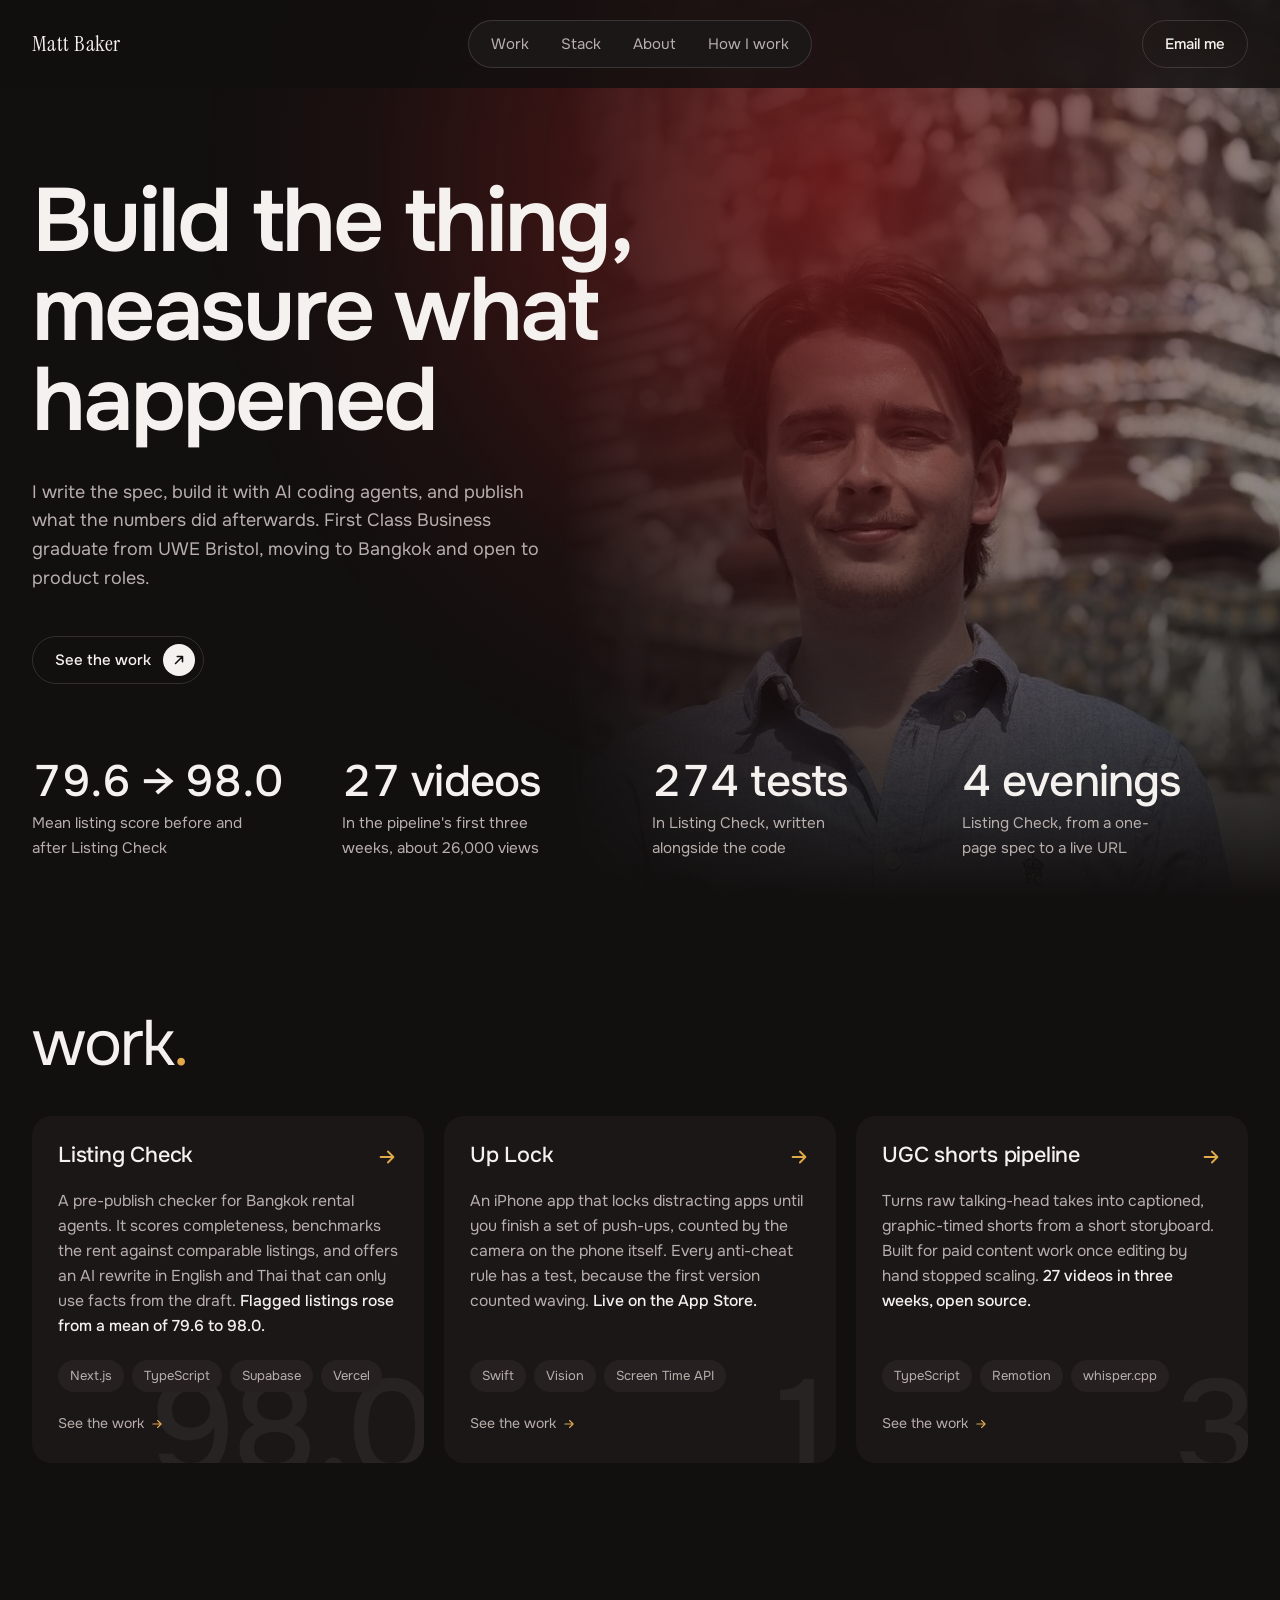
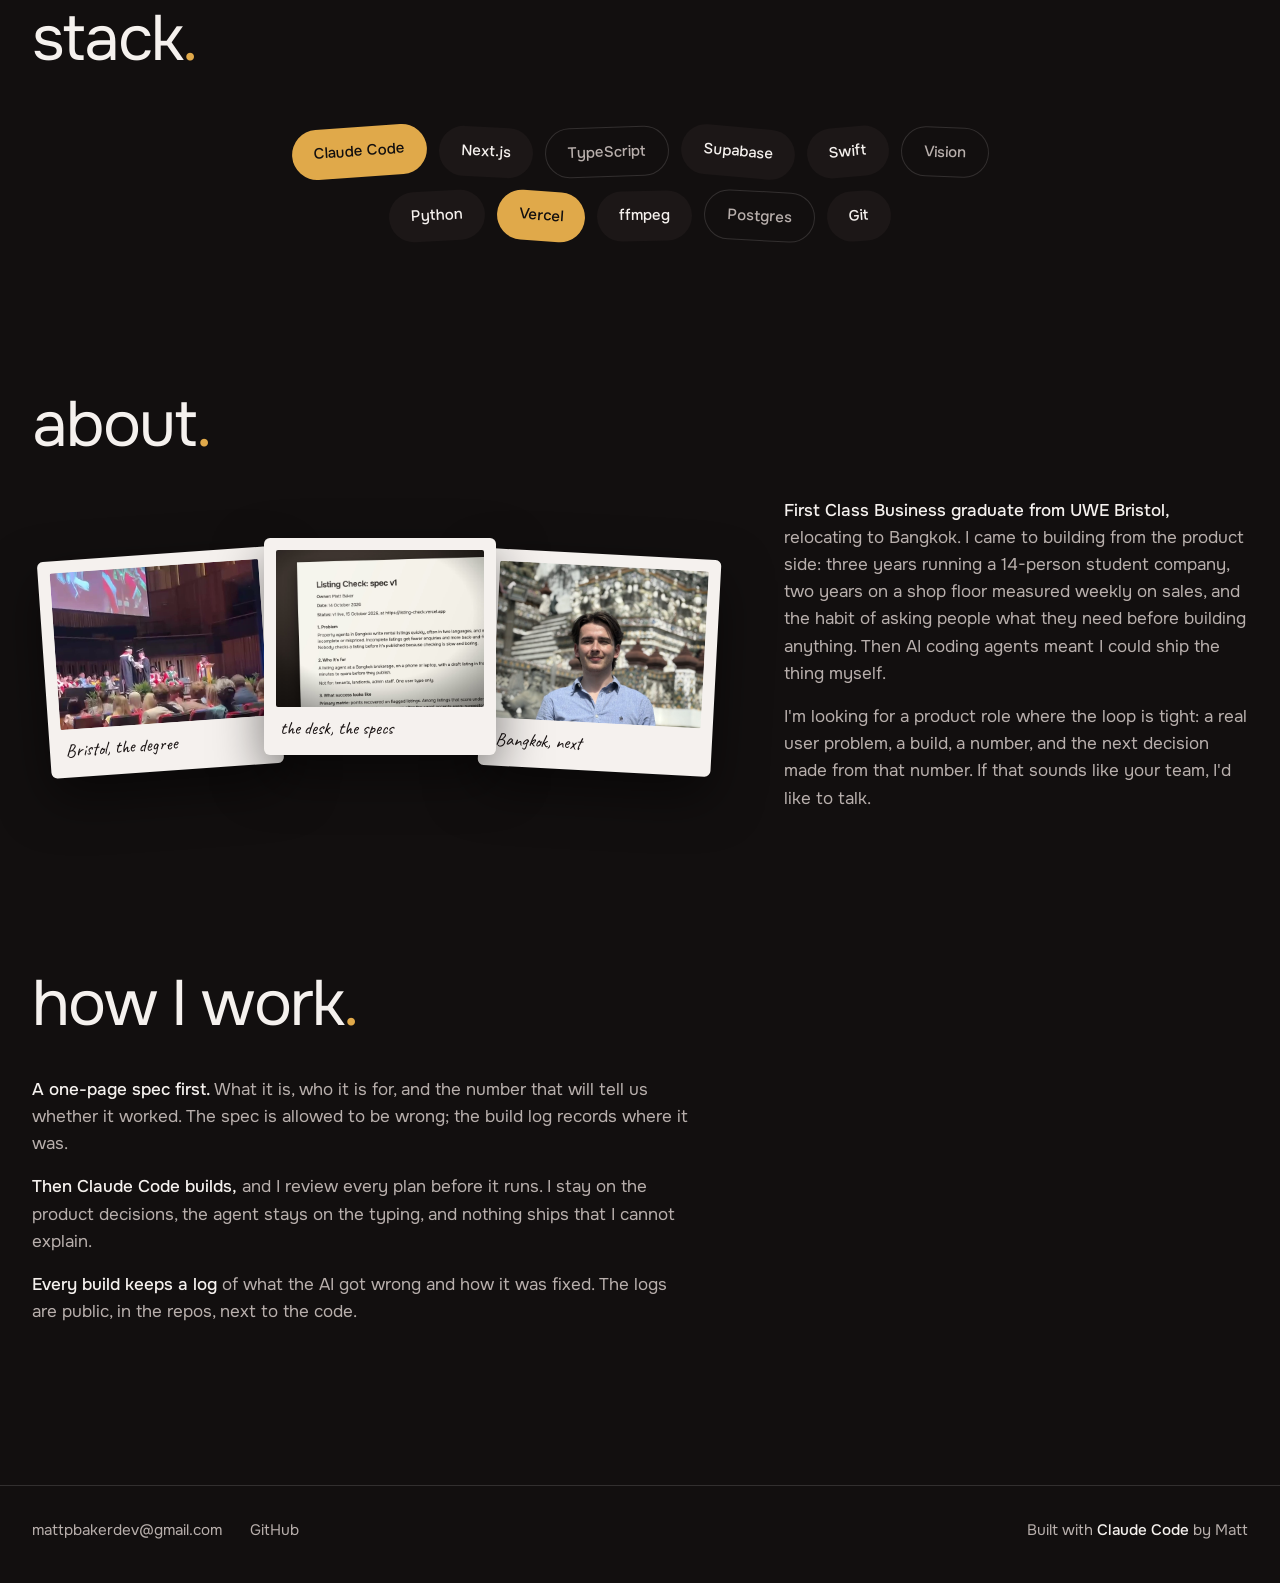
==== index.html @ 8e770dc8 "Home copy: tighter, more concrete, with a clear ask for product roles Co-Authored-By: Claude Fable 5" ====
<!doctype html>
<html lang="en">
<head>
<meta charset="utf-8">
<meta name="viewport" content="width=device-width,initial-scale=1,viewport-fit=cover">
<title>Matt Baker</title>
<meta name="description" content="Matt Baker, product builder. I write the spec, build it with AI coding agents, and publish what the numbers did afterwards: Listing Check, Up Lock and a video pipeline. Relocating to Bangkok.">
<meta property="og:title" content="Matt Baker">
<meta property="og:description" content="Product builder. I write the spec, build it with AI coding agents, and publish what the numbers did afterwards. Relocating to Bangkok.">
<meta name="theme-color" content="#120F0F">
<link rel="icon" href="/favicon.svg" type="image/svg+xml">
<link rel="preconnect" href="https://fonts.googleapis.com">
<link rel="preconnect" href="https://fonts.gstatic.com" crossorigin>
<link rel="stylesheet" href="https://fonts.googleapis.com/css2?family=Onest:wght@400;500;600&family=Instrument+Serif&family=Caveat:wght@500&display=swap">
<style>
  :root {
    --bg: #120F0F;
    --bg-raised: #1C1717;
    --bg-raised-2: #262020;
    --glow: #6B1A1A;
    --accent: #E0A94A;
    --ink: #F5F1EE;
    --ink-2: #B8AFAC;
    --line: rgba(245,241,238,0.14);
    --paper: #F5F1EE;
    --sans: "Onest", "Segoe UI", Helvetica, Arial, sans-serif;
    --serif: "Instrument Serif", Georgia, serif;
    --hand: "Caveat", "Bradley Hand", cursive;
    --gutter: 32px;
    --radius-card: 20px;
    color-scheme: dark;
  }
  @media (max-width: 720px) { :root { --gutter: 20px; } }

  * { box-sizing: border-box; }
  html { scroll-behavior: smooth; }
  @media (prefers-reduced-motion: reduce) { html { scroll-behavior: auto; } }
  html, body { overflow-x: clip; }
  body {
    margin: 0; background: var(--bg); color: var(--ink);
    font-family: var(--sans); font-size: 17px; line-height: 1.6;
    -webkit-font-smoothing: antialiased;
  }
  a { color: inherit; text-decoration: none; }
  p a { text-decoration: underline; text-decoration-color: var(--line); text-underline-offset: 3px; }
  p a:hover { text-decoration-color: var(--ink); }
  :focus-visible { outline: 2px solid var(--accent); outline-offset: 3px; border-radius: 4px; }
  img { display: block; max-width: 100%; }

  .wrap { max-width: 1280px; margin: 0 auto; padding-left: var(--gutter); padding-right: var(--gutter); }

  /* Buttons */
  .pill {
    display: inline-flex; align-items: center; gap: 12px;
    height: 48px; padding: 0 8px 0 22px; border-radius: 999px;
    border: 1px solid var(--line); background: transparent; color: var(--ink);
    font: 500 15px/1 var(--sans); white-space: nowrap; cursor: pointer;
    transition: border-color .2s, background-color .2s;
  }
  .pill:hover { border-color: rgba(245,241,238,0.4); background: rgba(245,241,238,0.04); }
  .pill.plain { padding-right: 22px; }
  .pill .disc {
    width: 32px; height: 32px; border-radius: 50%; background: var(--ink); color: var(--bg);
    display: inline-grid; place-items: center; flex: none;
  }
  .pill .disc svg { width: 14px; height: 14px; }

  /* Nav */
  .nav {
    position: sticky; top: 0; z-index: 20;
    display: grid; grid-template-columns: 1fr auto 1fr; align-items: center; gap: 16px;
    padding-top: 20px; padding-bottom: 20px;
  }
  .nav::before {
    content: ""; position: absolute; z-index: -1; top: 0; bottom: 0; left: calc(50% - 50vw); right: calc(50% - 50vw);
    background: rgba(18,15,15,0.82); -webkit-backdrop-filter: blur(14px); backdrop-filter: blur(14px);
  }
  .wordmark { font-family: var(--serif); font-size: 1.4rem; letter-spacing: 0.02em; line-height: 1; }
  .nav-pill {
    display: flex; gap: 4px; height: 48px; padding: 0 8px; align-items: center;
    background: var(--bg-raised); border: 1px solid var(--line); border-radius: 999px;
    max-width: 100%; overflow-x: auto; scrollbar-width: none;
  }
  .nav-pill::-webkit-scrollbar { display: none; }
  .nav-pill a {
    position: relative; padding: 0 14px; height: 100%; display: inline-flex; align-items: center;
    font-size: 15px; color: var(--ink-2); white-space: nowrap; transition: color .2s;
  }
  .nav-pill a:hover, .nav-pill a[aria-current="true"] { color: var(--ink); }
  .nav-pill a::after {
    content: ""; position: absolute; left: 14px; right: 14px; bottom: 9px; height: 2px;
    background: var(--accent); border-radius: 2px; transform: scaleX(0); transform-origin: left;
    transition: transform .25s ease;
  }
  .nav-pill a[aria-current="true"]::after { transform: scaleX(1); }
  .nav-right { justify-self: end; }
  @media (max-width: 840px) {
    .nav { grid-template-columns: 1fr auto; row-gap: 12px; padding-top: 16px; padding-bottom: 12px; }
    .wordmark { grid-row: 1; grid-column: 1; }
    .nav-right { grid-row: 1; grid-column: 2; }
    .nav-pill { grid-row: 2; grid-column: 1 / -1; justify-self: start; height: 44px; }
    .nav-pill a { padding: 0 12px; font-size: 14px; }
    .nav-right .pill { height: 40px; padding: 0 16px; font-size: 14px; }
  }

  /* Hero */
  .hero {
    position: relative; isolation: isolate;
    min-height: calc(100svh - 88px);
    display: grid; grid-template-rows: 1fr auto; row-gap: 40px;
    padding-top: 8px; padding-bottom: 40px;
  }
  .hero-photo {
    position: absolute; z-index: -2; pointer-events: none; top: -88px; bottom: 0; left: 44%; right: min(calc(50% - 50vw), calc(-1 * var(--gutter)));
    opacity: 0.55;
    -webkit-mask-image: linear-gradient(to right, transparent 0%, #000 42%, #000 100%), linear-gradient(to bottom, #000 0%, #000 55%, transparent 100%);
    mask-image: linear-gradient(to right, transparent 0%, #000 42%, #000 100%), linear-gradient(to bottom, #000 0%, #000 55%, transparent 100%);
    -webkit-mask-composite: source-in; mask-composite: intersect;
  }
  .hero-photo img { width: 100%; height: 100%; object-fit: cover; object-position: 60% 18%; filter: saturate(0.75) contrast(1.05); }
  .hero::before {
    content: ""; position: absolute; z-index: -1; pointer-events: none;
    width: 1300px; height: 1300px; right: -200px; top: -560px; border-radius: 50%;
    background: radial-gradient(circle at center, rgba(107,26,26,0.95) 0%, rgba(107,26,26,0.45) 28%, rgba(107,26,26,0.12) 50%, transparent 68%);
    opacity: 0; animation: glow-in 1.2s ease-out .1s forwards;
  }
  .hero-grid { display: grid; align-content: center; padding-top: 48px; }
  h1 {
    font-size: clamp(3rem, 7vw, 6.5rem); font-weight: 600; line-height: 1.0; letter-spacing: -0.03em;
    margin: 0 0 32px; max-width: 13ch; text-wrap: balance;
  }
  .lede { font-size: clamp(1.05rem, 1.4vw, 1.25rem); color: var(--ink-2); max-width: 44ch; margin: 0 0 44px; }
  @keyframes glow-in { to { opacity: 1; } }
  @media (prefers-reduced-motion: reduce) {
    .hero::before { animation: none; opacity: 1; }
    .nav-pill a::after { transition: none; }
  }
  @media (max-width: 900px) {
    .hero { min-height: 0; row-gap: 48px; }
    .hero { grid-template-rows: auto auto auto; row-gap: 0; }
    .hero-grid { order: 1; }
    .hero-photo { order: 2; position: relative; inset: auto; left: 20%; height: 230px; margin: -36px calc(-1 * var(--gutter)) -28px 0; opacity: 0.6; width: calc(80% + var(--gutter));
      -webkit-mask-image: linear-gradient(to right, transparent 0%, #000 40%), linear-gradient(to bottom, transparent 0%, #000 22%, #000 70%, transparent 100%);
      mask-image: linear-gradient(to right, transparent 0%, #000 40%), linear-gradient(to bottom, transparent 0%, #000 22%, #000 70%, transparent 100%); }
    .hero-photo img { object-position: 58% 10%; }
    .stats { order: 3; }
    .hero::before { width: 900px; height: 900px; right: -420px; top: -300px; }
    .hero-grid { padding-top: 24px; }
  }

  .stats { display: grid; grid-template-columns: repeat(4, 1fr); gap: 24px; }
  .stat b { display: block; font-size: clamp(2rem, 3.5vw, 2.75rem); font-weight: 500; line-height: 1.1; letter-spacing: -0.02em; font-variant-numeric: tabular-nums; }
  .stat span { display: block; color: var(--ink-2); font-size: 0.95rem; margin-top: 6px; max-width: 22ch; }
  @media (max-width: 720px) {
    .stats { grid-template-columns: 1fr 1fr; gap: 28px 20px; }
    .stats .stat:first-child { grid-column: 1 / -1; }
  }

  /* Sections */
  .section { padding-top: 112px; padding-bottom: 32px; scroll-margin-top: 60px; }
  .section h2 {
    font-size: clamp(2.5rem, 5vw, 4.5rem); font-weight: 400; line-height: 1; letter-spacing: -0.03em;
    margin: 0 0 40px;
  }
  .section h2::after { content: "."; color: var(--accent); }
  @media (max-width: 840px) { .section { scroll-margin-top: 40px; } }
  @media (max-width: 720px) { .section { padding-top: 80px; } }

  /* Work cards */
  .cards { display: grid; grid-template-columns: repeat(3, minmax(0, 1fr)); gap: 20px; }
  .card {
    position: relative; overflow: hidden; display: flex; flex-direction: column; gap: 20px;
    background: var(--bg-raised); border-radius: var(--radius-card); padding: 26px 26px 28px; min-height: 320px;
    transition: background-color .2s;
  }
  .card:hover { background: #211b1b; }
  .card-head { display: flex; justify-content: space-between; align-items: flex-start; gap: 16px; }
  .card h3 { margin: 0; font-size: 1.35rem; font-weight: 500; line-height: 1.25; letter-spacing: -0.01em; }
  .card .arrow { color: var(--accent); flex: none; width: 22px; height: 22px; margin-top: 4px; transition: transform .2s; }
  .card:hover .arrow { transform: translateX(3px); }
  .card p { margin: 0; color: var(--ink-2); font-size: 0.98rem; flex: 1; max-width: 38ch; }
  .card p b { color: var(--ink); font-weight: 500; }
  .tags { display: flex; flex-wrap: wrap; gap: 8px; position: relative; z-index: 1; }
  .tags span { font-size: 13px; padding: 6px 12px; border-radius: 999px; background: var(--bg-raised-2); color: var(--ink-2); }
  .card .more { position: relative; z-index: 1; font-size: 14px; color: var(--ink-2); display: inline-flex; align-items: center; gap: 6px; transition: color .2s; }
  .card:hover .more { color: var(--ink); }
  .card .more svg { width: 14px; height: 14px; color: var(--accent); }
  .ghost {
    position: absolute; right: -6px; bottom: -22px; font-size: 8.5rem; font-weight: 500; line-height: 0.8;
    letter-spacing: -0.05em; color: rgba(245,241,238,0.06); pointer-events: none; user-select: none;
    font-variant-numeric: tabular-nums; white-space: nowrap;
  }
  @media (max-width: 960px) { .cards { grid-template-columns: 1fr; } .card { min-height: 0; } }

  /* Stack cloud */
  .cloud { display: flex; flex-wrap: wrap; justify-content: center; gap: 14px 12px; max-width: 760px; margin: 0 auto; padding: 16px 0 8px; }
  .cloud span {
    display: inline-block; padding: 12px 22px; border-radius: 999px; font-size: 15px; font-weight: 500;
    background: var(--bg-raised); color: var(--ink); transform: rotate(var(--r, 0deg));
  }
  .cloud .amber { background: var(--accent); color: var(--bg); }
  .cloud .outline { background: transparent; border: 1px solid var(--line); color: var(--ink-2); }

  /* About: polaroids */
  .about-grid { display: grid; grid-template-columns: minmax(0, 3fr) minmax(0, 2fr); gap: 56px; align-items: center; }
  .polaroids { display: grid; grid-template-columns: repeat(3, 1fr); gap: 0; align-items: center; padding: 24px 12px; }
  .polaroid {
    margin: 0; background: var(--paper); color: #1a1414; padding: 12px 12px 10px; border-radius: 6px;
    box-shadow: 0 20px 50px rgba(0,0,0,0.5); transform: rotate(var(--r)) translateY(var(--y, 0));
    width: 104%; position: relative;
  }
  .polaroid:nth-child(1) { --r: -4deg; justify-self: start; z-index: 1; }
  .polaroid:nth-child(2) { --r: 0deg; --y: -16px; justify-self: center; z-index: 3; }
  .polaroid:nth-child(3) { --r: 3deg; justify-self: end; z-index: 2; }
  .polaroid .ph, .polaroid .polaroid-media { display: block; width: 100%; aspect-ratio: 4 / 3; border-radius: 2px; background: linear-gradient(135deg, #3a2e2c, #241c1c); }
  .polaroid .polaroid-media { object-fit: cover; height: auto; }
  .polaroid-shot { position: relative; }
  .polaroid-play {
    position: absolute; right: 8px; bottom: 8px; width: 36px; height: 36px; padding: 0; border: 0; border-radius: 50%;
    background: var(--paper); color: #1a1414; box-shadow: 0 2px 10px rgba(0,0,0,0.45); cursor: pointer;
    display: grid; place-items: center;
  }
  .polaroid-play[hidden] { display: none; }
  .polaroid-play svg { width: 18px; height: 18px; }
  .polaroid-play .ic-pause, .polaroid-play[data-playing] .ic-play { display: none; }
  .polaroid-play[data-playing] .ic-pause { display: block; }
  .polaroid-play:focus-visible { outline: 2px solid var(--accent); outline-offset: 2px; }
  .polaroid figcaption { font-family: var(--hand); font-size: 1.15rem; line-height: 1.2; padding: 10px 4px 6px; }
  .about-text p { margin: 0 0 16px; color: var(--ink-2); max-width: 52ch; }
  .about-text p b { color: var(--ink); font-weight: 500; }
  @media (max-width: 900px) {
    .about-grid { grid-template-columns: 1fr; gap: 40px; }
    .polaroids { max-width: 520px; }
  }
  @media (max-width: 560px) {
    .polaroids { grid-template-columns: 1fr; gap: 24px; max-width: 300px; margin: 0 auto; }
    .polaroid { width: 100%; }
    .polaroid:nth-child(1) { --r: -2deg; } .polaroid:nth-child(3) { --r: 1.5deg; } .polaroid:nth-child(2) { --y: 0; }
  }

  /* How I work */
  .prose p { margin: 0 0 16px; color: var(--ink-2); max-width: 60ch; }
  .prose p b { color: var(--ink); font-weight: 500; }

  /* Footer */
  footer { margin-top: 112px; padding: 32px 0 40px; border-top: 1px solid var(--line); color: var(--ink-2); font-size: 0.95rem; }
  footer .wrap { display: flex; flex-wrap: wrap; gap: 12px 28px; align-items: center; }
  footer .built { margin-left: auto; }
  footer .built b { color: var(--ink); font-weight: 500; }
  @media (max-width: 720px) { footer { margin-top: 80px; } footer .built { margin-left: 0; width: 100%; } }
</style>
</head>
<body>

<header class="nav wrap">
  <a class="wordmark" href="#top">Matt Baker</a>
  <nav class="nav-pill" aria-label="Sections">
    <a href="#work" data-spy>Work</a>
    <a href="#stack" data-spy>Stack</a>
    <a href="#about" data-spy>About</a>
    <a href="#how" data-spy>How I work</a>
  </nav>
  <div class="nav-right">
    <a class="pill plain" href="mailto:mattpbakerdev@gmail.com">Email me</a>
  </div>
</header>

<main id="top">
  <section class="hero wrap">
    <div class="hero-photo" aria-hidden="true"><img src="/img/about/bangkok.jpg" width="1200" height="900" alt="" decoding="async"></div>
    <div class="hero-grid">
      <div>
        <h1>Build the thing, measure what happened</h1>
        <p class="lede">I write the spec, build it with AI coding agents, and publish what the numbers did afterwards. First Class Business graduate from UWE Bristol, moving to Bangkok and open to product roles.</p>
        <a class="pill" href="#work">See the work
          <span class="disc" aria-hidden="true"><svg viewBox="0 0 16 16" fill="none" stroke="currentColor" stroke-width="1.8" stroke-linecap="round" stroke-linejoin="round"><path d="M4 12 12 4M6 4h6v6"/></svg></span>
        </a>
      </div>
    </div>
    <div class="stats" role="list">
      <div class="stat" role="listitem"><b>79.6 → 98.0</b><span>Mean listing score before and after Listing Check</span></div>
      <div class="stat" role="listitem"><b>27 videos</b><span>In the pipeline's first three weeks, about 26,000 views</span></div>
      <div class="stat" role="listitem"><b>274 tests</b><span>In Listing Check, written alongside the code</span></div>
      <div class="stat" role="listitem"><b>4 evenings</b><span>Listing Check, from a one-page spec to a live URL</span></div>
    </div>
  </section>

  <section class="section wrap" id="work">
    <h2>work</h2>
    <div class="cards">
      <a class="card" href="/work/listing-check">
        <div class="card-head"><h3>Listing Check</h3><svg class="arrow" viewBox="0 0 24 24" fill="none" stroke="currentColor" stroke-width="2" stroke-linecap="round" stroke-linejoin="round" aria-hidden="true"><path d="M5 12h14M13 6l6 6-6 6"/></svg></div>
        <p>A pre-publish checker for Bangkok rental agents. It scores completeness, benchmarks the rent against comparable listings, and offers an AI rewrite in English and Thai that can only use facts from the draft. <b>Flagged listings rose from a mean of 79.6 to 98.0.</b></p>
        <div class="tags"><span>Next.js</span><span>TypeScript</span><span>Supabase</span><span>Vercel</span></div>
        <span class="more">See the work <svg viewBox="0 0 24 24" fill="none" stroke="currentColor" stroke-width="2" stroke-linecap="round" stroke-linejoin="round" aria-hidden="true"><path d="M5 12h14M13 6l6 6-6 6"/></svg></span>
        <span class="ghost" aria-hidden="true">98.0</span>
      </a>
      <a class="card" href="/work/up-lock">
        <div class="card-head"><h3>Up Lock</h3><svg class="arrow" viewBox="0 0 24 24" fill="none" stroke="currentColor" stroke-width="2" stroke-linecap="round" stroke-linejoin="round" aria-hidden="true"><path d="M5 12h14M13 6l6 6-6 6"/></svg></div>
        <p>An iPhone app that locks distracting apps until you finish a set of push-ups, counted by the camera on the phone itself. Every anti-cheat rule has a test, because the first version counted waving. <b>Live on the App Store.</b></p>
        <div class="tags"><span>Swift</span><span>Vision</span><span>Screen Time API</span></div>
        <span class="more">See the work <svg viewBox="0 0 24 24" fill="none" stroke="currentColor" stroke-width="2" stroke-linecap="round" stroke-linejoin="round" aria-hidden="true"><path d="M5 12h14M13 6l6 6-6 6"/></svg></span>
        <span class="ghost" aria-hidden="true">1</span>
      </a>
      <a class="card" href="/work/ugc-pipeline">
        <div class="card-head"><h3>UGC shorts pipeline</h3><svg class="arrow" viewBox="0 0 24 24" fill="none" stroke="currentColor" stroke-width="2" stroke-linecap="round" stroke-linejoin="round" aria-hidden="true"><path d="M5 12h14M13 6l6 6-6 6"/></svg></div>
        <p>Turns raw talking-head takes into captioned, graphic-timed shorts from a short storyboard. Built for paid content work once editing by hand stopped scaling. <b>27 videos in three weeks, open source.</b></p>
        <div class="tags"><span>TypeScript</span><span>Remotion</span><span>whisper.cpp</span></div>
        <span class="more">See the work <svg viewBox="0 0 24 24" fill="none" stroke="currentColor" stroke-width="2" stroke-linecap="round" stroke-linejoin="round" aria-hidden="true"><path d="M5 12h14M13 6l6 6-6 6"/></svg></span>
        <span class="ghost" aria-hidden="true">3</span>
      </a>
    </div>
  </section>

  <section class="section wrap" id="stack">
    <h2>stack</h2>
    <div class="cloud" role="list">
      <span role="listitem" style="--r:-4deg" class="amber">Claude Code</span>
      <span role="listitem" style="--r:3deg">Next.js</span>
      <span role="listitem" style="--r:-2deg" class="outline">TypeScript</span>
      <span role="listitem" style="--r:5deg">Supabase</span>
      <span role="listitem" style="--r:-5deg">Swift</span>
      <span role="listitem" style="--r:2deg" class="outline">Vision</span>
      <span role="listitem" style="--r:-3deg">Python</span>
      <span role="listitem" style="--r:4deg" class="amber">Vercel</span>
      <span role="listitem" style="--r:-1deg">ffmpeg</span>
      <span role="listitem" style="--r:3deg" class="outline">Postgres</span>
      <span role="listitem" style="--r:-4deg">Git</span>
    </div>
  </section>

  <section class="section wrap" id="about">
    <h2>about</h2>
    <div class="about-grid">
      <div class="polaroids">
        <figure class="polaroid">
          <div class="polaroid-shot">
            <video class="polaroid-media" autoplay muted loop playsinline preload="metadata"
                   poster="/img/about/bristol-poster.jpg"
                   aria-label="Walking across the stage at my UWE Bristol graduation">
              <source src="/img/about/bristol-loop.mp4" type="video/mp4">
            </video>
            <button class="polaroid-play" type="button" aria-label="Play the graduation loop" hidden>
              <svg class="ic-play" viewBox="0 0 24 24" fill="currentColor" aria-hidden="true"><path d="M8 5v14l11-7z"/></svg>
              <svg class="ic-pause" viewBox="0 0 24 24" fill="currentColor" aria-hidden="true"><path d="M7 5h4v14H7zM13 5h4v14h-4z"/></svg>
            </button>
          </div>
          <figcaption>Bristol, the degree</figcaption>
        </figure>
        <figure class="polaroid">
          <img class="polaroid-media" src="/img/about/spec.jpg" width="1200" height="900"
               alt="The printed one-page spec for Listing Check, v1, on a desk" loading="lazy">
          <figcaption>the desk, the specs</figcaption>
        </figure>
        <figure class="polaroid">
          <img class="polaroid-media" src="/img/about/bangkok.jpg" width="1200" height="900"
               alt="Me at Wat Arun in Bangkok, the white prang behind me" loading="lazy">
          <figcaption>Bangkok, next</figcaption>
        </figure>
      </div>
      <div class="about-text">
        <p><b>First Class Business graduate from UWE Bristol,</b> relocating to Bangkok. I came to building from the product side: three years running a 14-person student company, two years on a shop floor measured weekly on sales, and the habit of asking people what they need before building anything. Then AI coding agents meant I could ship the thing myself.</p>
        <p>I'm looking for a product role where the loop is tight: a real user problem, a build, a number, and the next decision made from that number. If that sounds like your team, I'd like to talk.</p>
      </div>
    </div>
  </section>

  <section class="section wrap prose" id="how">
    <h2>how I work</h2>
    <p><b>A one-page spec first.</b> What it is, who it is for, and the number that will tell us whether it worked. The spec is allowed to be wrong; the build log records where it was.</p>
    <p><b>Then Claude Code builds,</b> and I review every plan before it runs. I stay on the product decisions, the agent stays on the typing, and nothing ships that I cannot explain.</p>
    <p><b>Every build keeps a log</b> of what the AI got wrong and how it was fixed. The logs are public, in the repos, next to the code.</p>
  </section>
</main>

<footer>
  <div class="wrap">
    <a href="mailto:mattpbakerdev@gmail.com">mattpbakerdev@gmail.com</a>
    <a href="https://github.com/mattpbakerdev-oss" target="_blank" rel="noopener">GitHub</a>
    <span class="built">Built with <b>Claude Code</b> by Matt</span>
  </div>
</footer>

<script>
  (function () {
    var rm = window.matchMedia('(prefers-reduced-motion: reduce)');
    var loop = document.querySelector('video.polaroid-media');
    var btn = document.querySelector('.polaroid-play');
    if (!loop || !btn) return;
    function reflect() {
      if (loop.paused) { btn.removeAttribute('data-playing'); btn.setAttribute('aria-label', 'Play the graduation loop'); }
      else { btn.setAttribute('data-playing', ''); btn.setAttribute('aria-label', 'Pause the graduation loop'); }
    }
    function settle() {
      if (rm.matches) { loop.pause(); loop.removeAttribute('autoplay'); btn.hidden = false; }
      else { btn.hidden = true; if (loop.paused) loop.play().catch(function () {}); }
      reflect();
    }
    btn.addEventListener('click', function () { if (loop.paused) loop.play().catch(function () {}); else loop.pause(); });
    loop.addEventListener('play', reflect); loop.addEventListener('pause', reflect);
    settle(); if (rm.addEventListener) rm.addEventListener('change', settle);
  })();
  (function () {
    var links = Array.prototype.slice.call(document.querySelectorAll('[data-spy]'));
    var map = {};
    links.forEach(function (a) { map[a.getAttribute('href').slice(1)] = a; });
    var sections = Object.keys(map).map(function (id) { return document.getElementById(id); }).filter(Boolean);
    function setActive(id) {
      links.forEach(function (a) { a.removeAttribute('aria-current'); });
      if (id && map[id]) map[id].setAttribute('aria-current', 'true');
    }
    if (!('IntersectionObserver' in window)) return;
    var visible = {};
    var io = new IntersectionObserver(function (entries) {
      entries.forEach(function (e) { visible[e.target.id] = e.isIntersecting ? e.intersectionRatio : 0; });
      var best = null, bestRatio = 0;
      sections.forEach(function (s) { if ((visible[s.id] || 0) > bestRatio) { best = s.id; bestRatio = visible[s.id]; } });
      if (window.scrollY < 200) best = null;
      setActive(best);
    }, { rootMargin: '-35% 0px -45% 0px', threshold: [0, 0.1, 0.25, 0.5, 0.75, 1] });
    sections.forEach(function (s) { io.observe(s); });
  })();
</script>
</body>
</html>
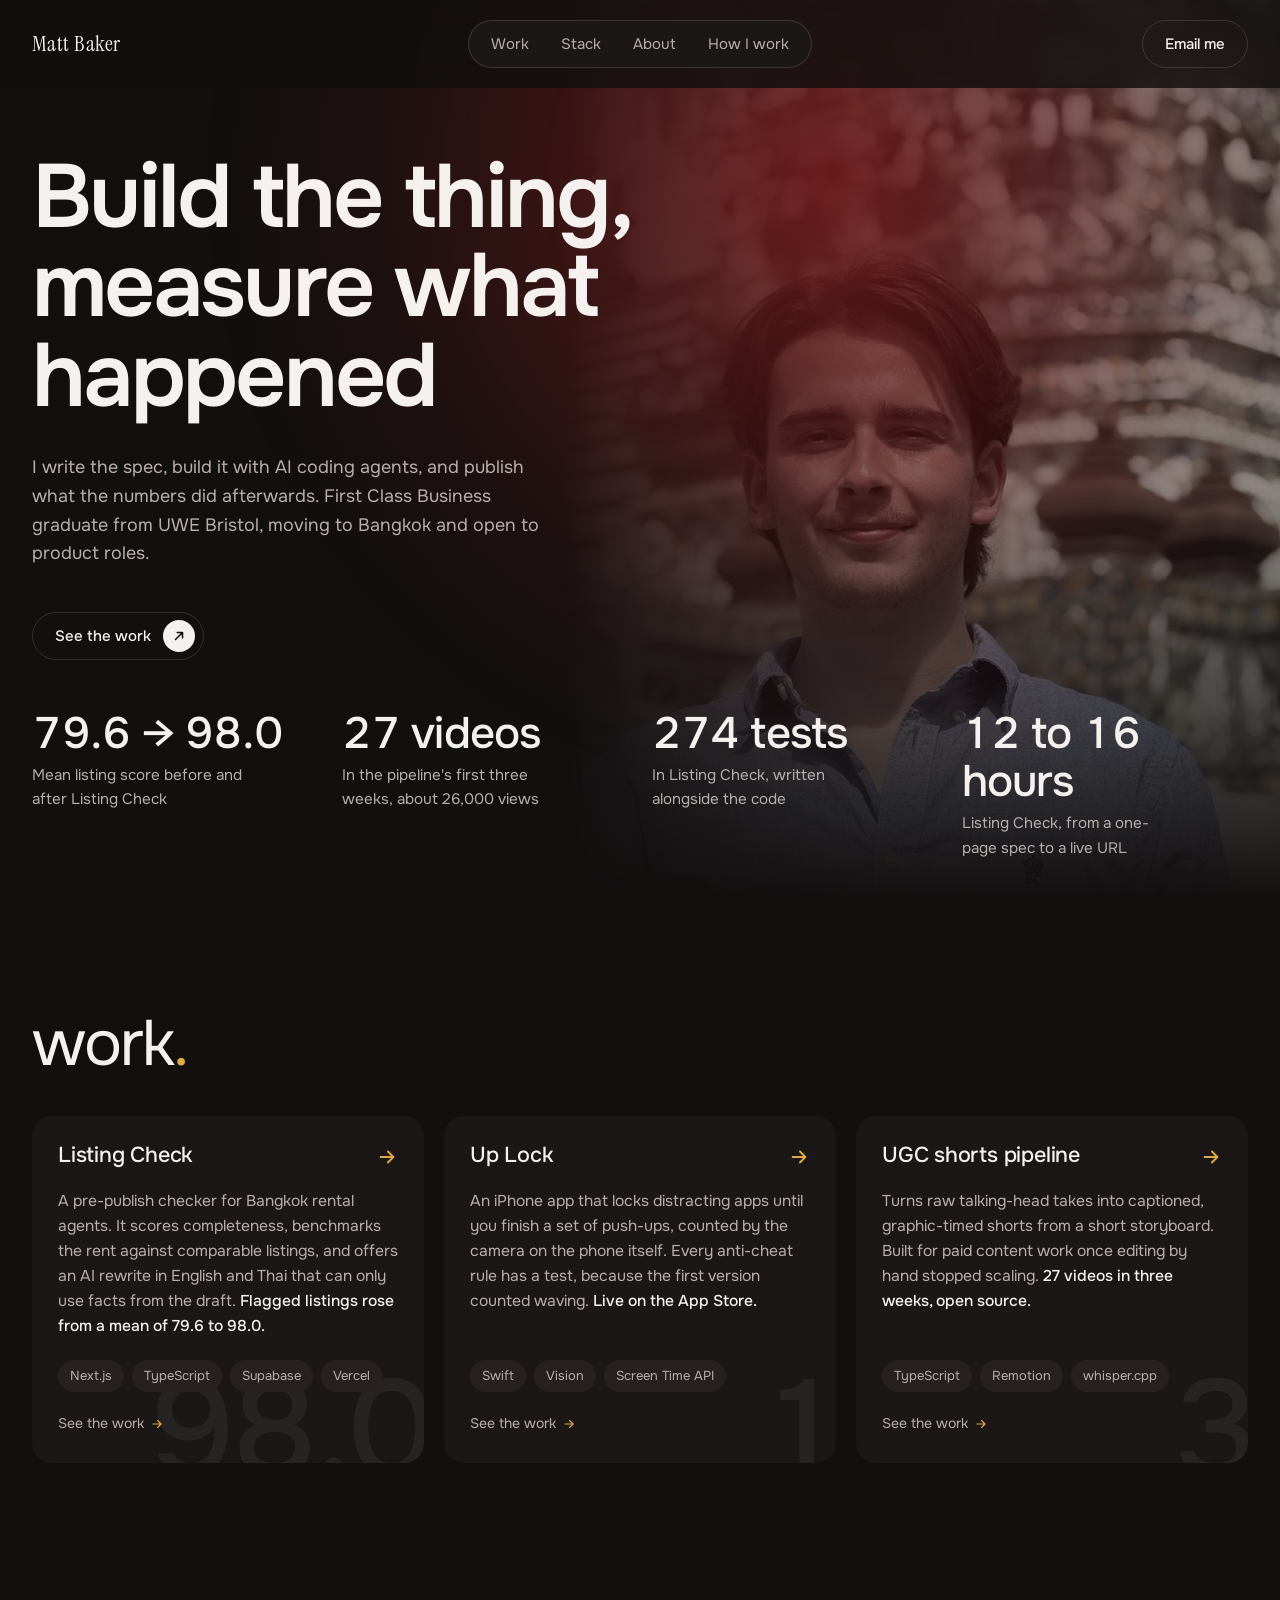
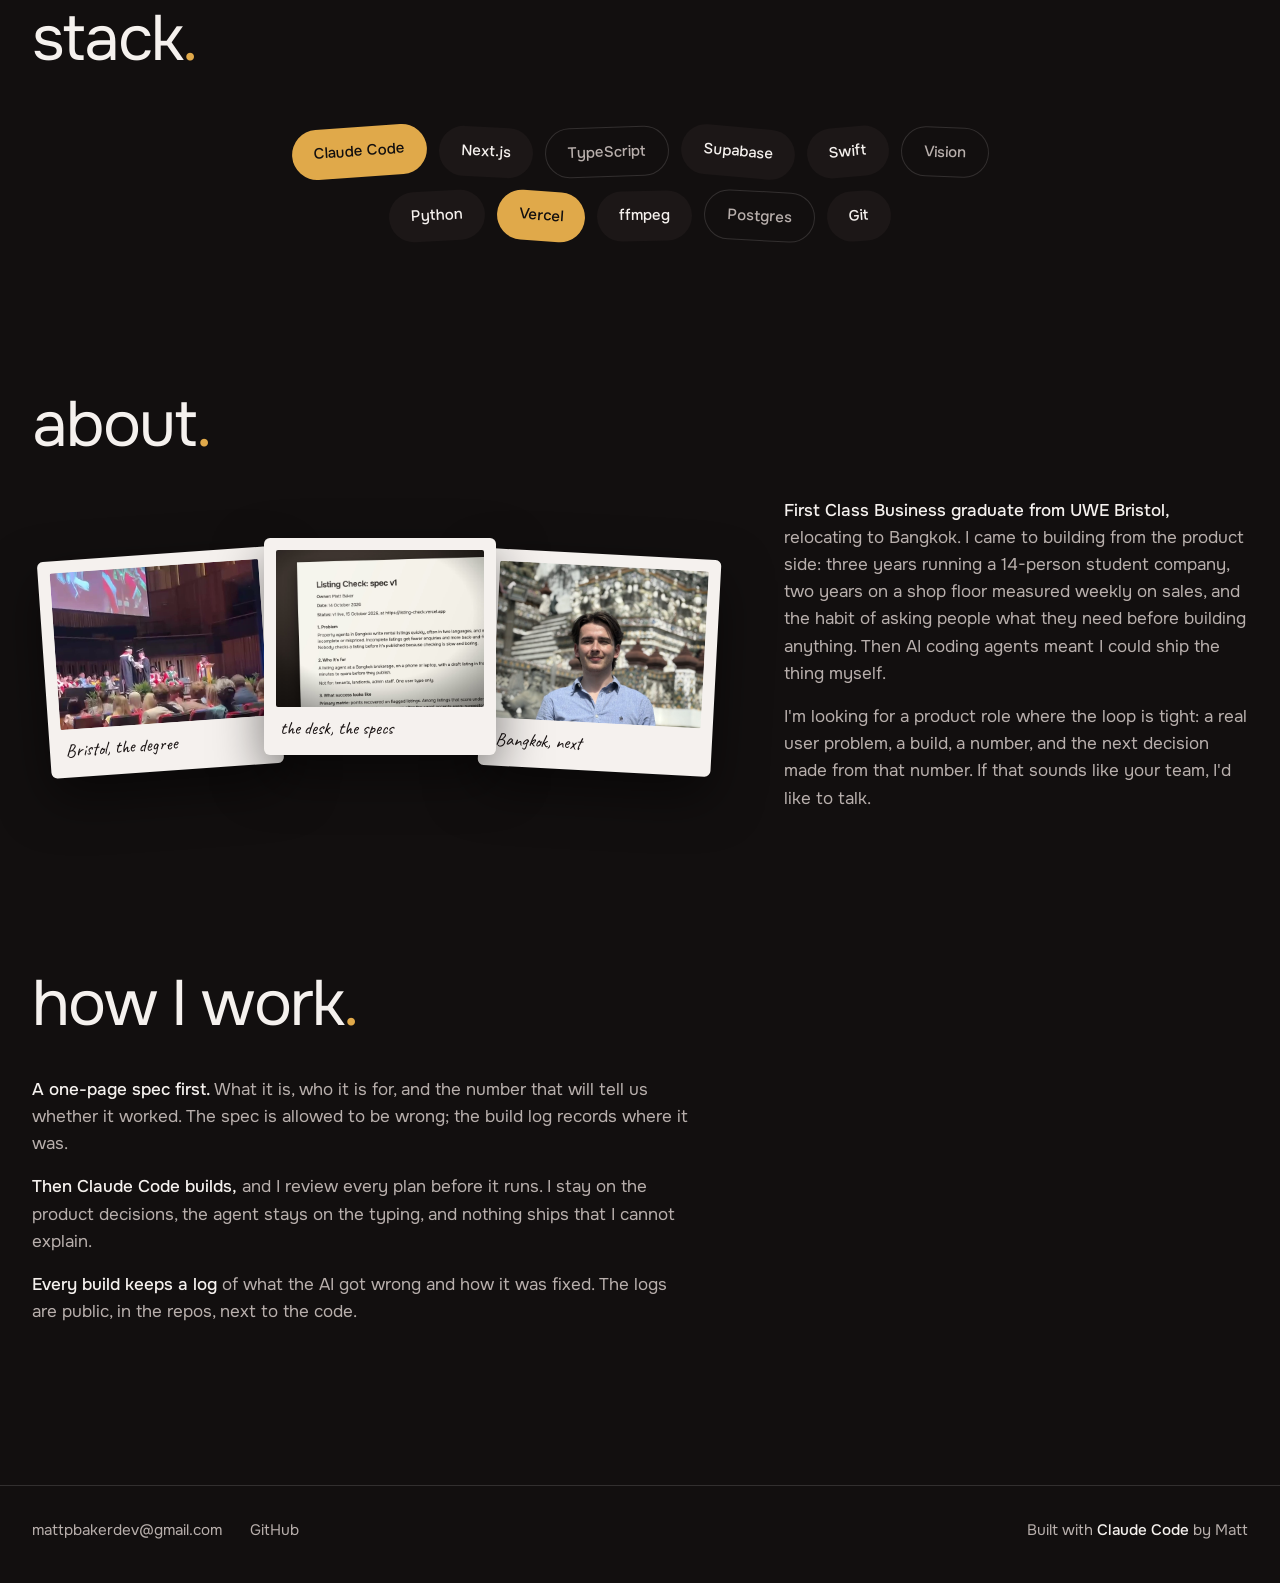
==== commit 71c247d3: "Listing Check build time: 12 to 16 hours, matching the CV Co-Authored-By: Claude Fable 5.1 <noreply@" ====
--- a/index.html
+++ b/index.html
@@ -281,7 +281,7 @@
       <div class="stat" role="listitem"><b>79.6 → 98.0</b><span>Mean listing score before and after Listing Check</span></div>
       <div class="stat" role="listitem"><b>27 videos</b><span>In the pipeline's first three weeks, about 26,000 views</span></div>
       <div class="stat" role="listitem"><b>274 tests</b><span>In Listing Check, written alongside the code</span></div>
-      <div class="stat" role="listitem"><b>4 evenings</b><span>Listing Check, from a one-page spec to a live URL</span></div>
+      <div class="stat" role="listitem"><b>12 to 16 hours</b><span>Listing Check, from a one-page spec to a live URL</span></div>
     </div>
   </section>
 
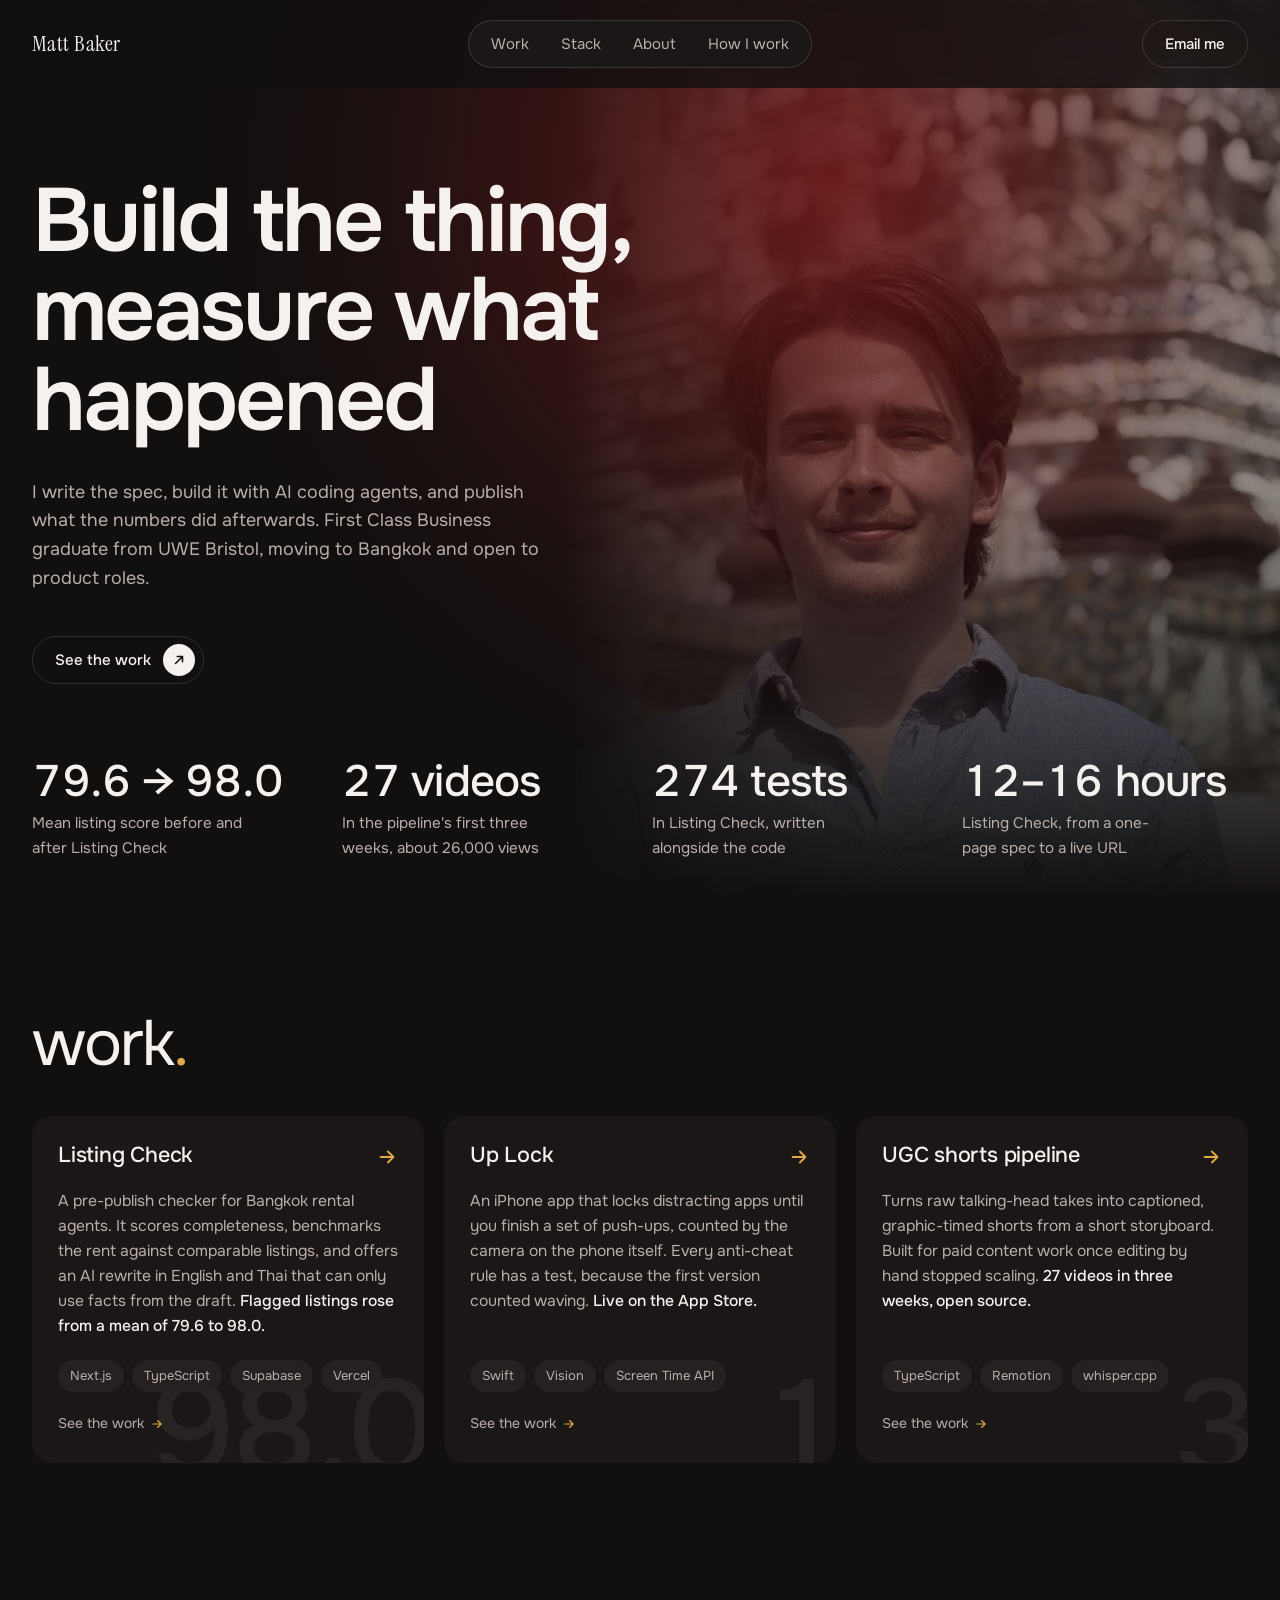
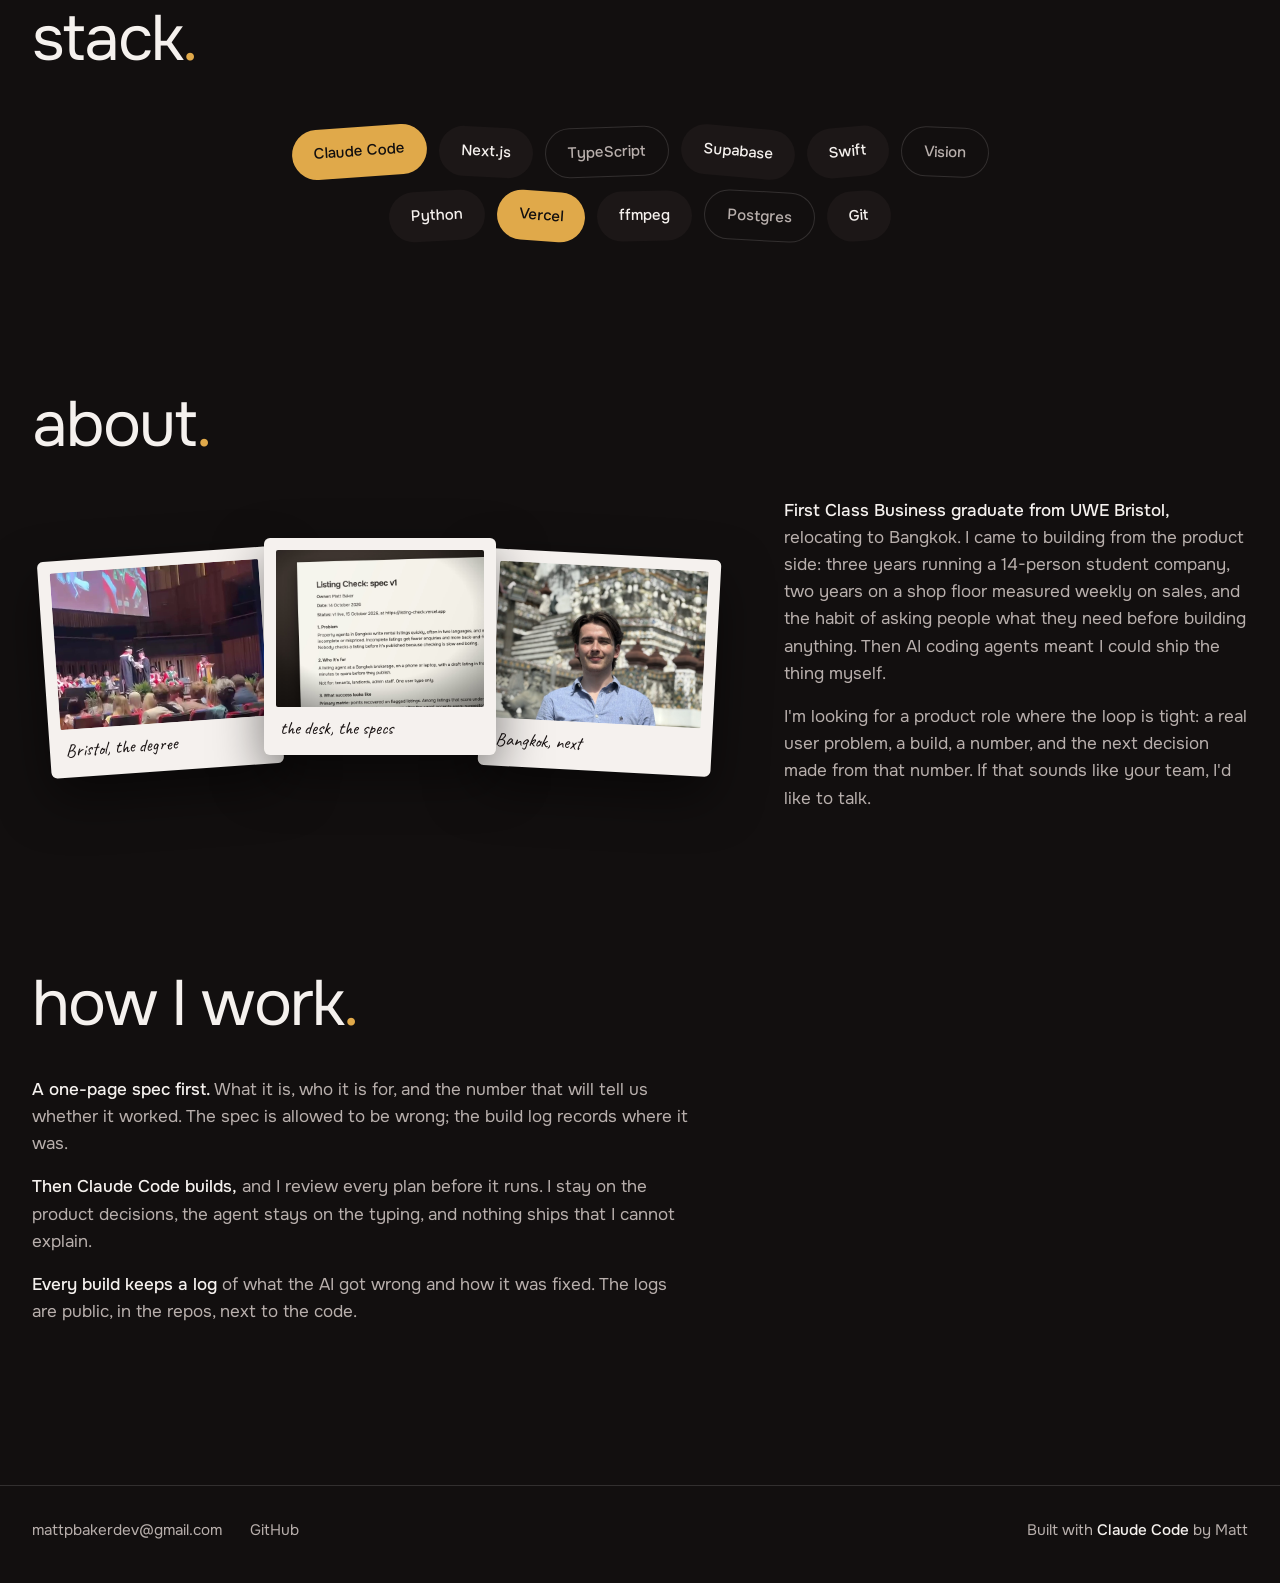
==== commit 2c8e0fd3: "Build-time stat as 12–16 hours; OG description updated; last stat spans on phones Co-Authored-By: Cl" ====
--- a/index.html
+++ b/index.html
@@ -153,7 +153,7 @@
   .stat span { display: block; color: var(--ink-2); font-size: 0.95rem; margin-top: 6px; max-width: 22ch; }
   @media (max-width: 720px) {
     .stats { grid-template-columns: 1fr 1fr; gap: 28px 20px; }
-    .stats .stat:first-child { grid-column: 1 / -1; }
+    .stats .stat:first-child, .stats .stat:last-child { grid-column: 1 / -1; }
   }
 
   /* Sections */
@@ -281,7 +281,7 @@
       <div class="stat" role="listitem"><b>79.6 → 98.0</b><span>Mean listing score before and after Listing Check</span></div>
       <div class="stat" role="listitem"><b>27 videos</b><span>In the pipeline's first three weeks, about 26,000 views</span></div>
       <div class="stat" role="listitem"><b>274 tests</b><span>In Listing Check, written alongside the code</span></div>
-      <div class="stat" role="listitem"><b>12 to 16 hours</b><span>Listing Check, from a one-page spec to a live URL</span></div>
+      <div class="stat" role="listitem"><b>12–16 hours</b><span>Listing Check, from a one-page spec to a live URL</span></div>
     </div>
   </section>
 
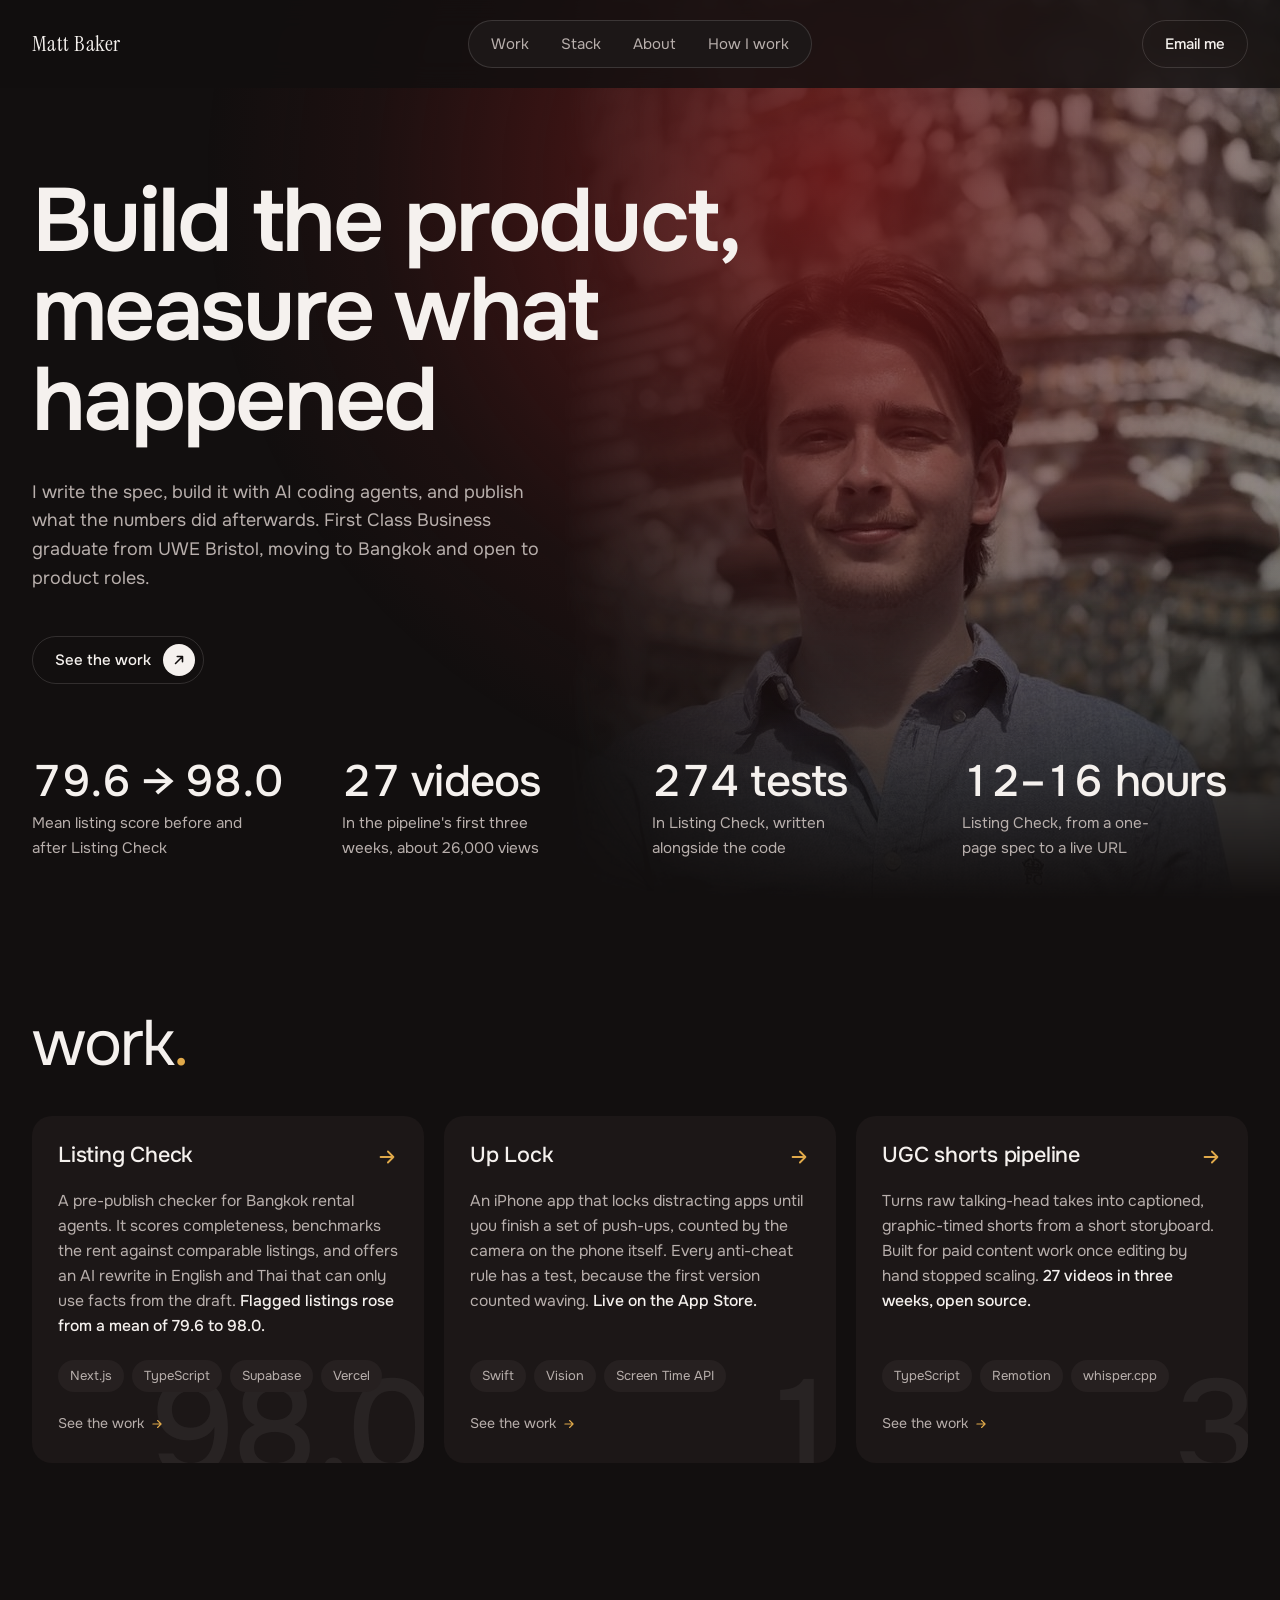
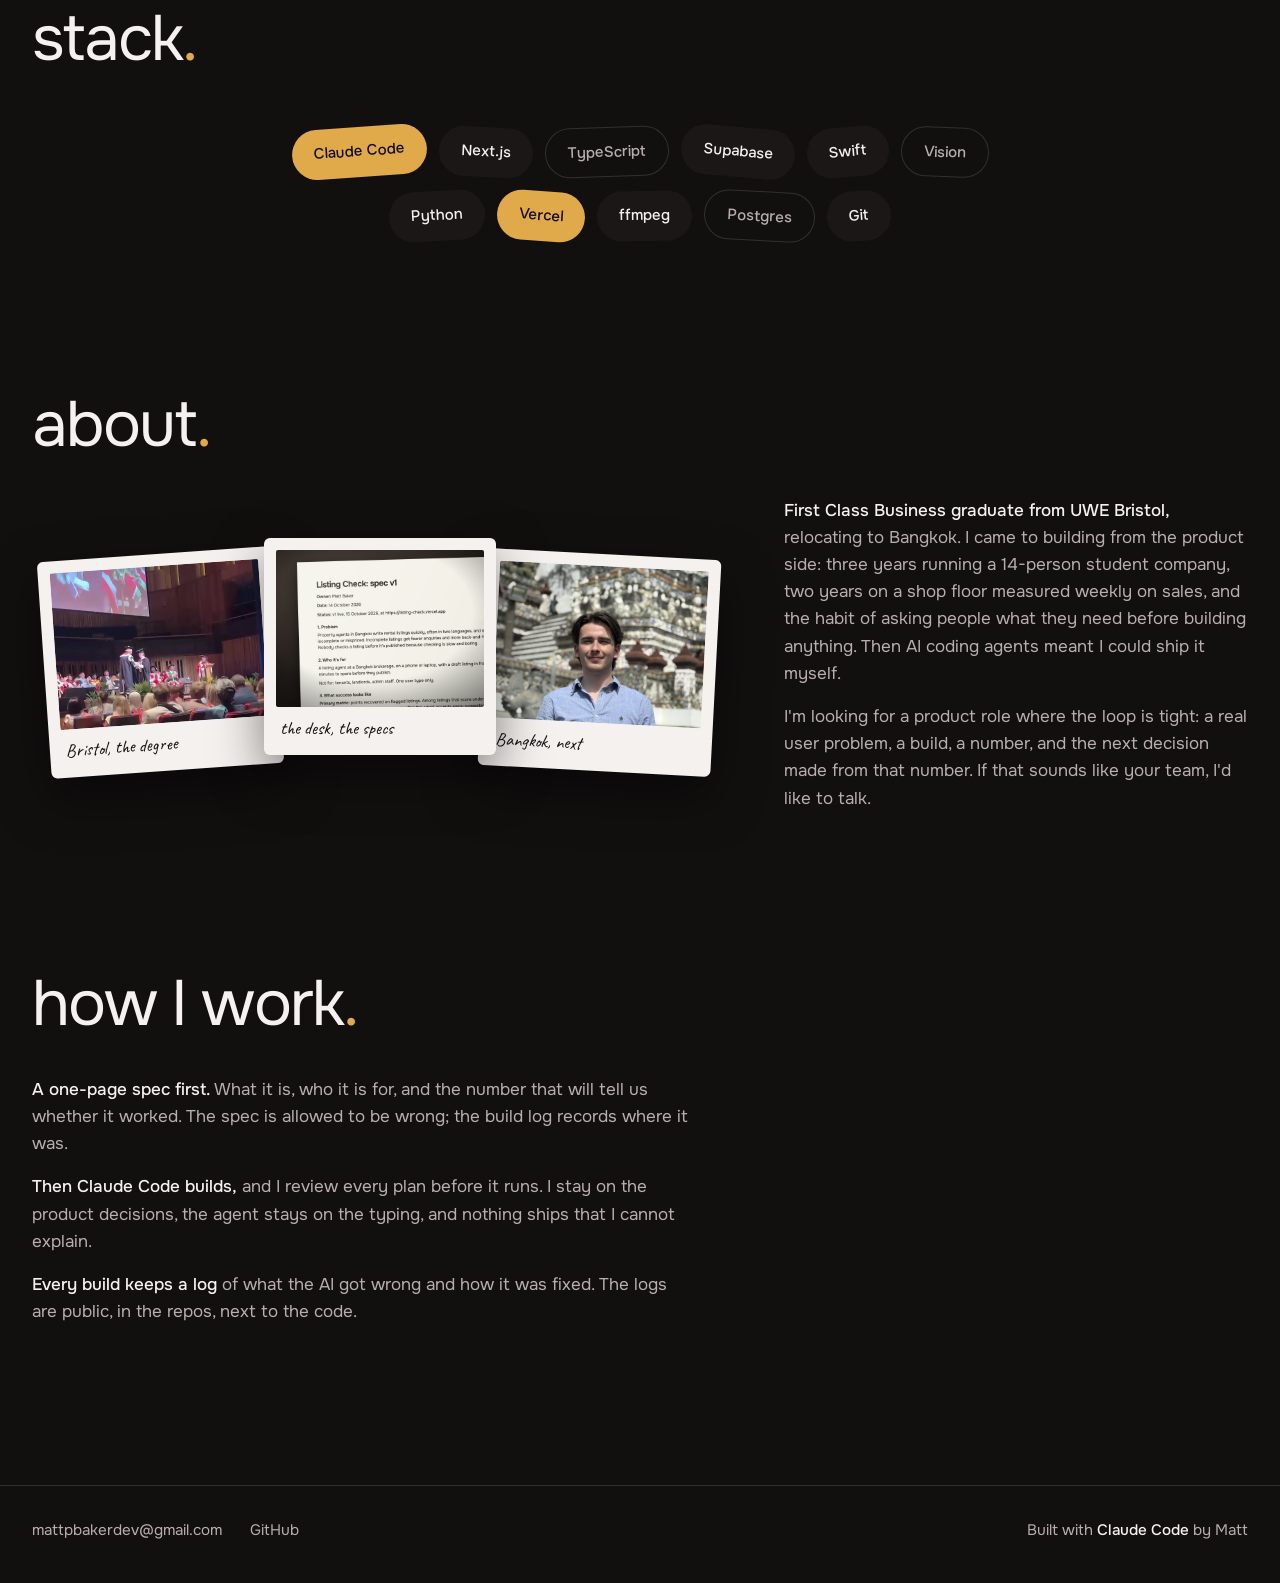
==== commit a992350b: "Headline: Build the product; About: ship it myself Co-Authored-By: Claude Fable 5.1 <noreply@anthrop" ====
--- a/index.html
+++ b/index.html
@@ -270,7 +270,7 @@
     <div class="hero-photo" aria-hidden="true"><img src="/img/about/bangkok.jpg" width="1200" height="900" alt="" decoding="async"></div>
     <div class="hero-grid">
       <div>
-        <h1>Build the thing, measure what happened</h1>
+        <h1>Build the product, measure what happened</h1>
         <p class="lede">I write the spec, build it with AI coding agents, and publish what the numbers did afterwards. First Class Business graduate from UWE Bristol, moving to Bangkok and open to product roles.</p>
         <a class="pill" href="#work">See the work
           <span class="disc" aria-hidden="true"><svg viewBox="0 0 16 16" fill="none" stroke="currentColor" stroke-width="1.8" stroke-linecap="round" stroke-linejoin="round"><path d="M4 12 12 4M6 4h6v6"/></svg></span>
@@ -359,7 +359,7 @@
         </figure>
       </div>
       <div class="about-text">
-        <p><b>First Class Business graduate from UWE Bristol,</b> relocating to Bangkok. I came to building from the product side: three years running a 14-person student company, two years on a shop floor measured weekly on sales, and the habit of asking people what they need before building anything. Then AI coding agents meant I could ship the thing myself.</p>
+        <p><b>First Class Business graduate from UWE Bristol,</b> relocating to Bangkok. I came to building from the product side: three years running a 14-person student company, two years on a shop floor measured weekly on sales, and the habit of asking people what they need before building anything. Then AI coding agents meant I could ship it myself.</p>
         <p>I'm looking for a product role where the loop is tight: a real user problem, a build, a number, and the next decision made from that number. If that sounds like your team, I'd like to talk.</p>
       </div>
     </div>
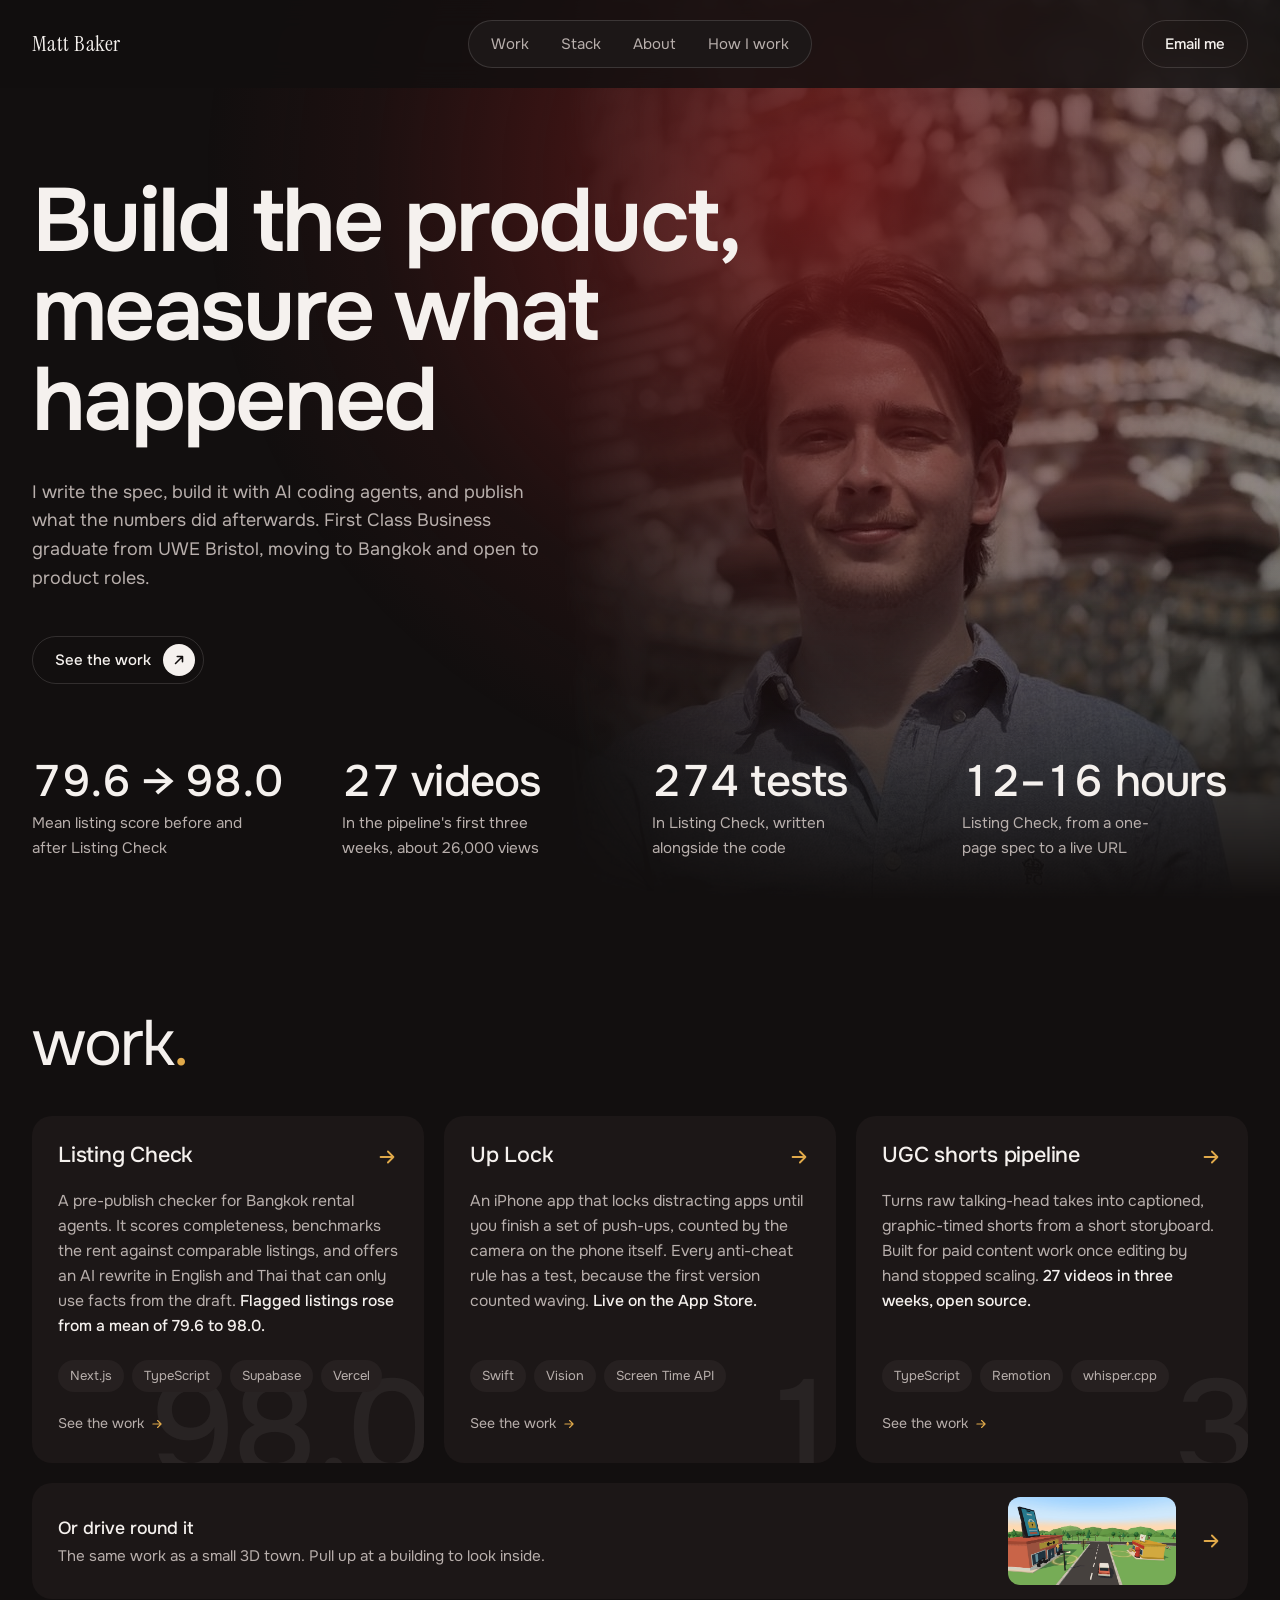
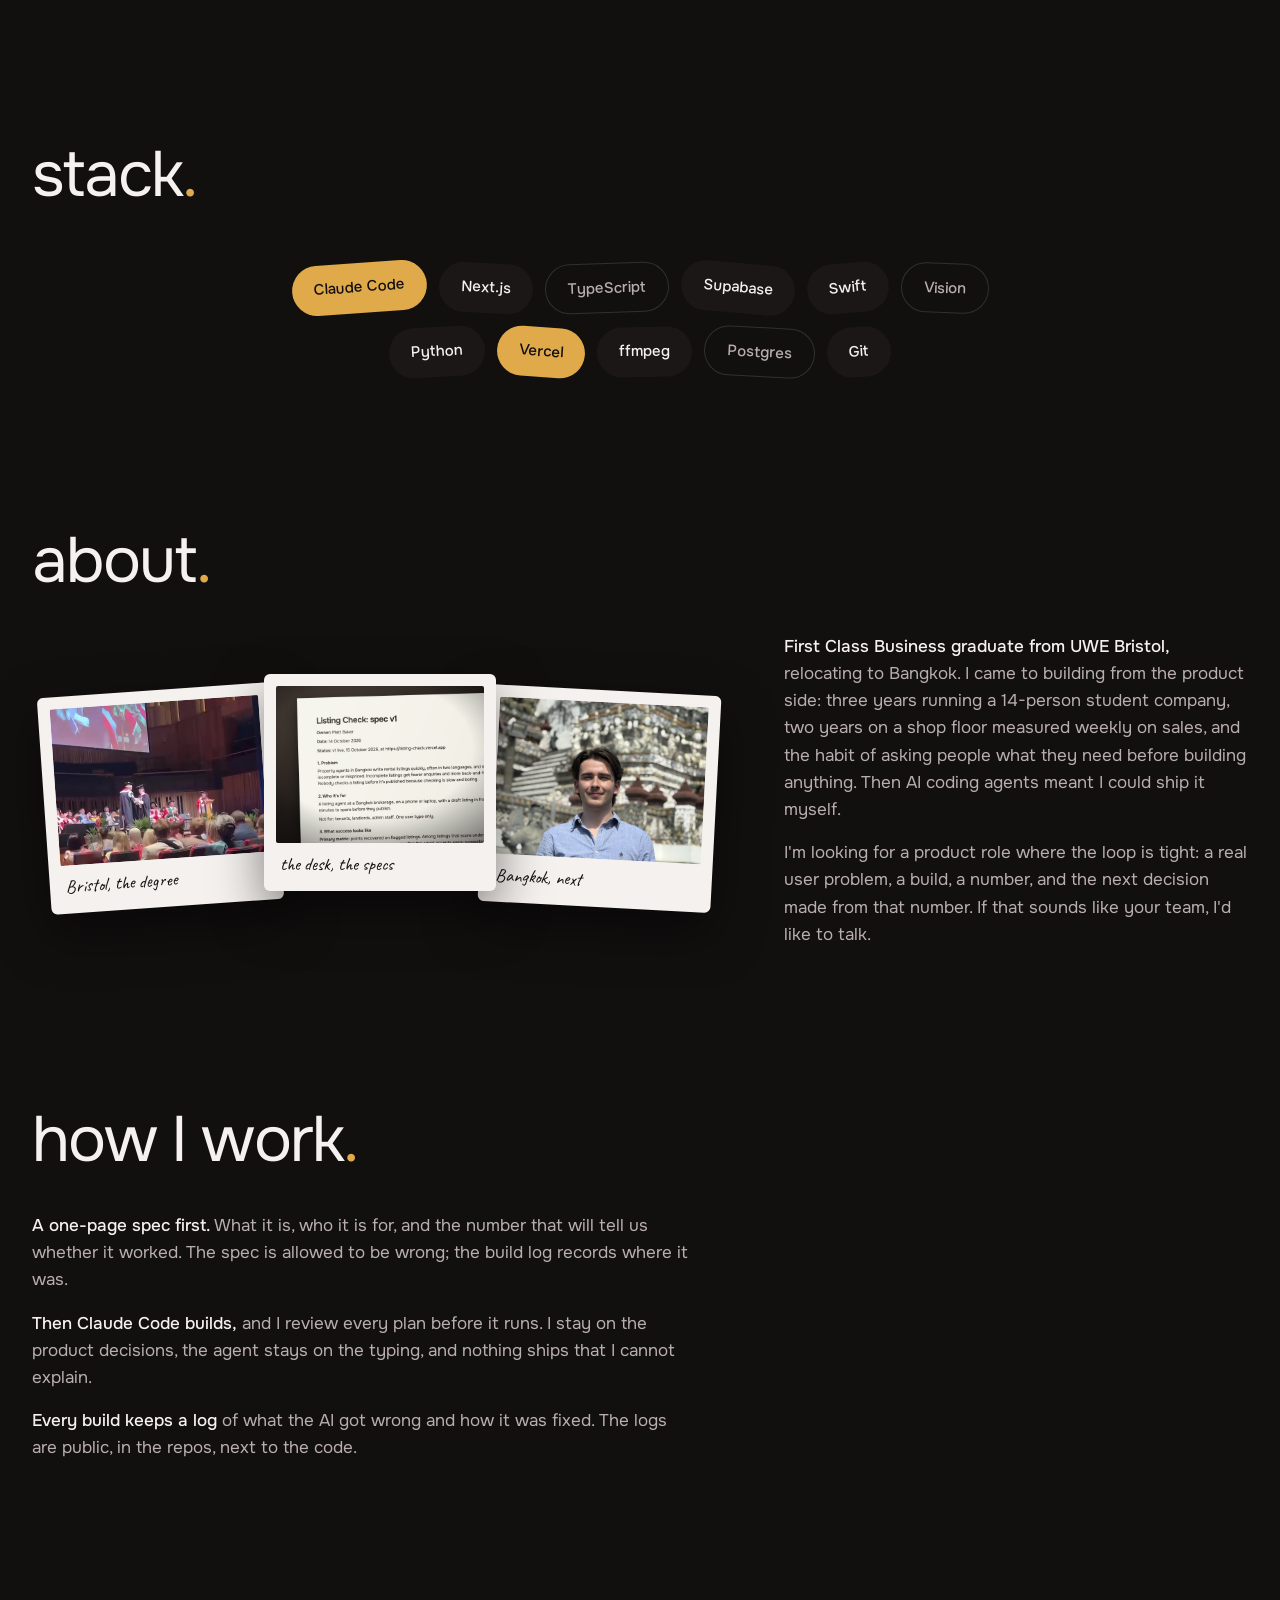
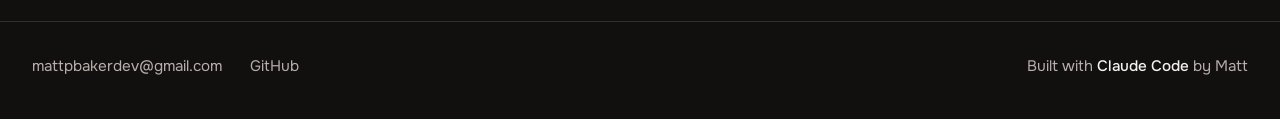
==== commit 5f45db63: "Home: link to /play under the work cards Co-Authored-By: Claude Opus 5.5 <noreply@anthropic.com>" ====
--- a/index.html
+++ b/index.html
@@ -243,6 +243,27 @@
   .prose p b { color: var(--ink); font-weight: 500; }
 
   /* Footer */
+  /* Drive strip: the /play game, under the work cards */
+  .drive {
+    margin-top: 20px; display: grid; grid-template-columns: 1fr auto auto; align-items: center; gap: 24px;
+    background: var(--bg-raised); border-radius: var(--radius-card); padding: 14px 26px 14px 26px;
+    transition: background-color .2s;
+  }
+  .drive:hover { background: #211b1b; }
+  .drive-text { display: grid; gap: 2px; }
+  .drive-title { font-size: 1.1rem; font-weight: 500; }
+  .drive-sub { color: var(--ink-2); font-size: 0.95rem; }
+  .drive-shot { width: 168px; aspect-ratio: 1200 / 630; border-radius: 12px; overflow: hidden; }
+  .drive-shot img { width: 100%; height: 100%; object-fit: cover; transition: transform .4s ease; }
+  .drive:hover .drive-shot img { transform: scale(1.04); }
+  .drive .arrow { color: var(--accent); width: 22px; height: 22px; transition: transform .2s; }
+  .drive:hover .arrow { transform: translateX(3px); }
+  @media (max-width: 720px) {
+    .drive { grid-template-columns: 1fr auto; gap: 16px; padding: 14px 18px; }
+    .drive-shot { grid-row: 1; grid-column: 1 / -1; width: 100%; }
+  }
+  @media (prefers-reduced-motion: reduce) { .drive-shot img, .drive .arrow { transition: none; } .drive:hover .drive-shot img, .drive:hover .arrow { transform: none; } }
+
   footer { margin-top: 112px; padding: 32px 0 40px; border-top: 1px solid var(--line); color: var(--ink-2); font-size: 0.95rem; }
   footer .wrap { display: flex; flex-wrap: wrap; gap: 12px 28px; align-items: center; }
   footer .built { margin-left: auto; }
@@ -310,6 +331,14 @@
         <span class="ghost" aria-hidden="true">3</span>
       </a>
     </div>
+    <a class="drive" href="/play">
+      <span class="drive-text">
+        <span class="drive-title">Or drive round it</span>
+        <span class="drive-sub">The same work as a small 3D town. Pull up at a building to look inside.</span>
+      </span>
+      <span class="drive-shot" aria-hidden="true"><img src="/play/og.jpg" width="1200" height="630" alt="" loading="lazy" decoding="async"></span>
+      <svg class="arrow" viewBox="0 0 24 24" fill="none" stroke="currentColor" stroke-width="2" stroke-linecap="round" stroke-linejoin="round" aria-hidden="true"><path d="M5 12h14M13 6l6 6-6 6"/></svg>
+    </a>
   </section>
 
   <section class="section wrap" id="stack">
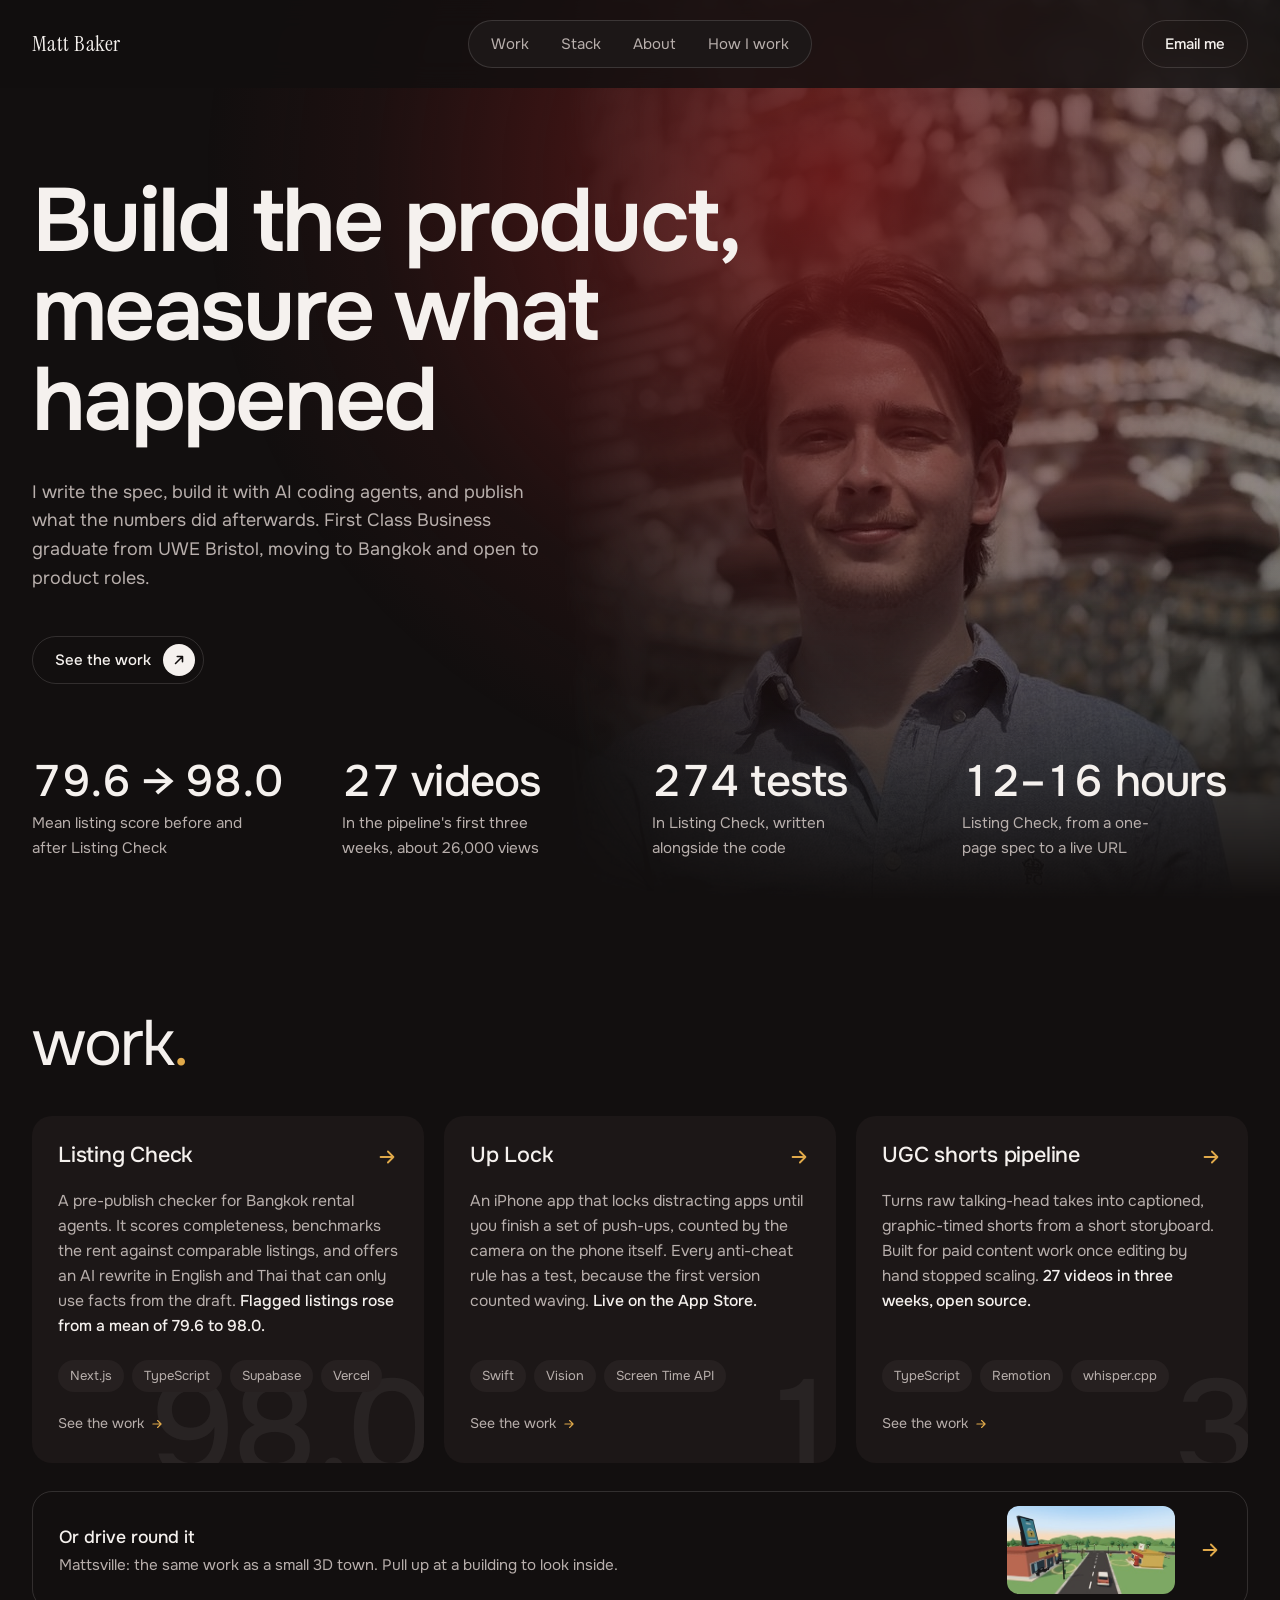
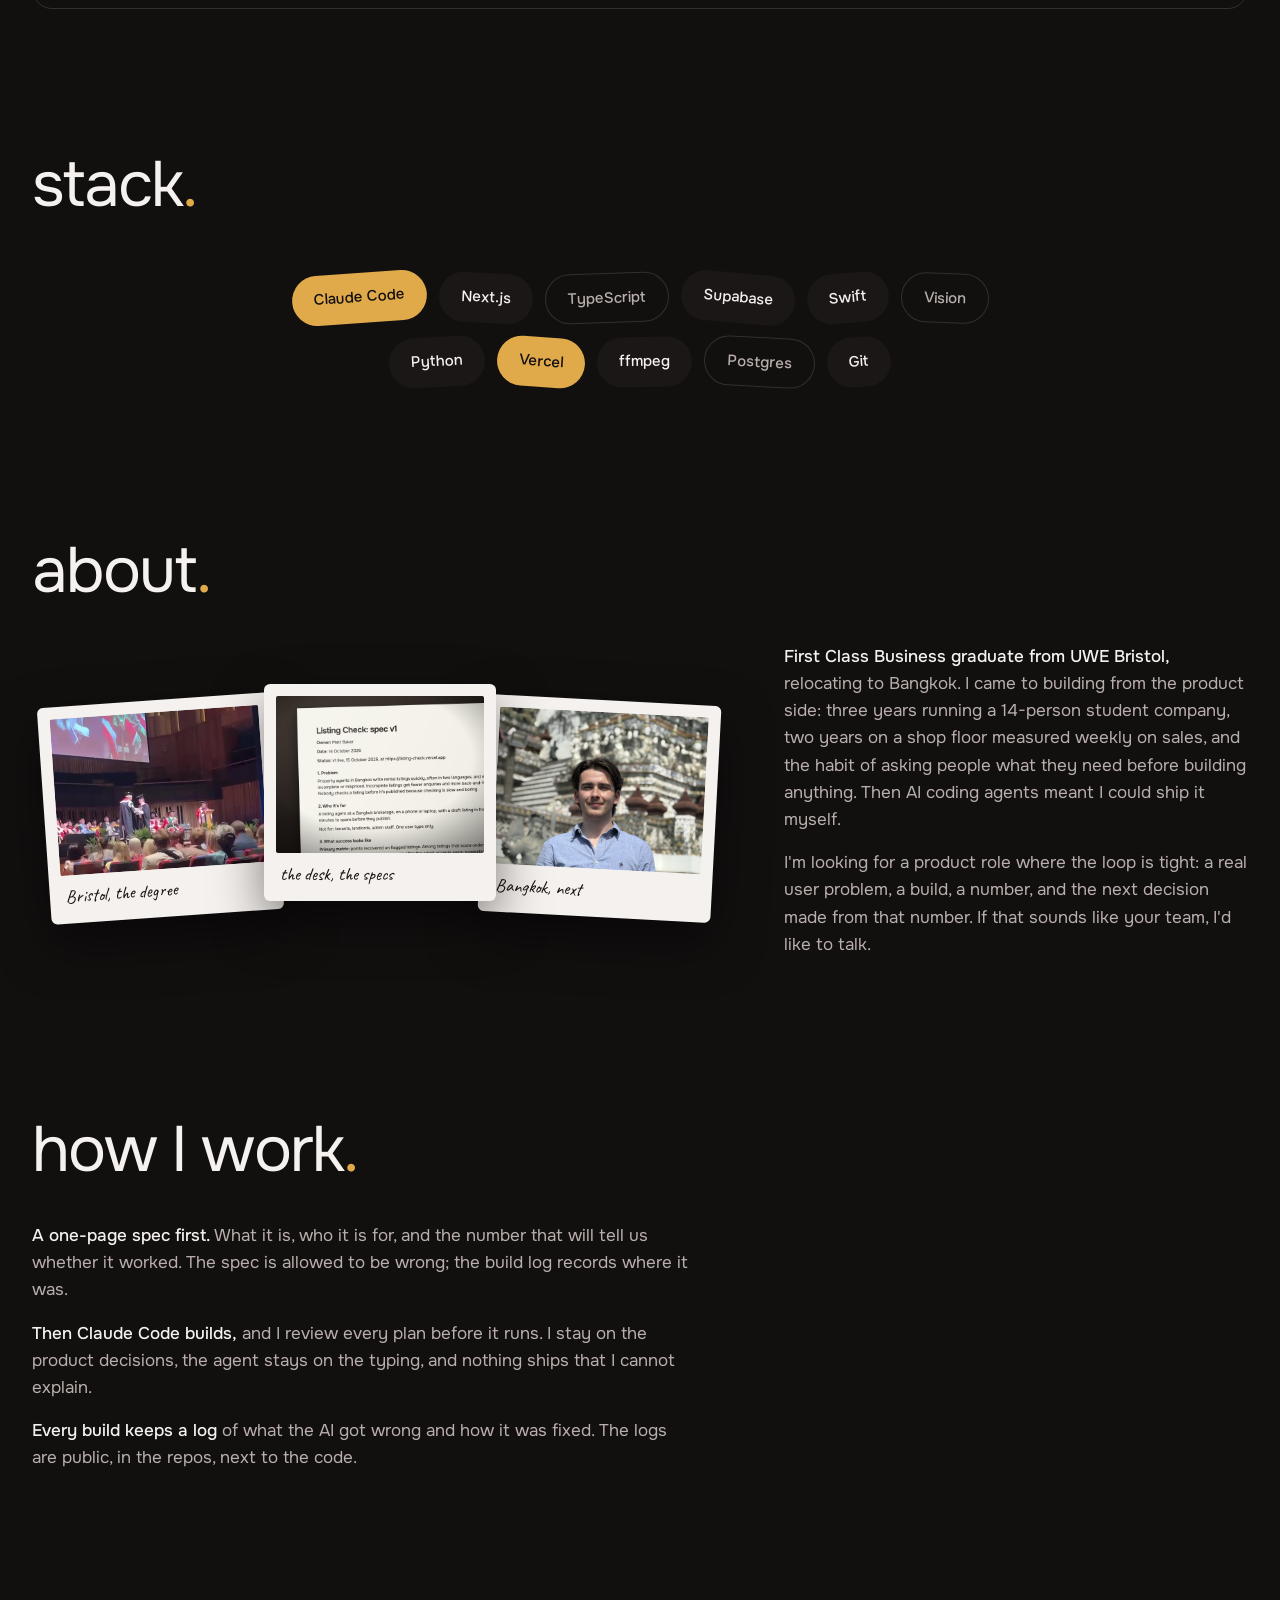
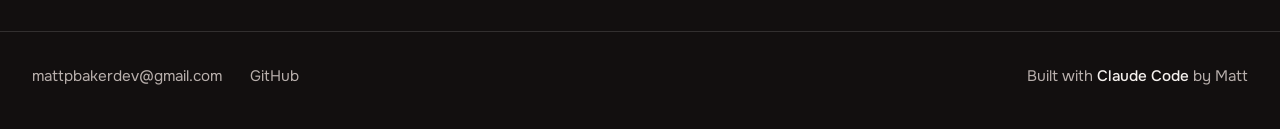
==== commit 3bcf4505: "Home: quieter /play strip, outlined, small thumbnail on phones Co-Authored-By: Claude Opus 5.5 <nore" ====
--- a/index.html
+++ b/index.html
@@ -242,28 +242,33 @@
   .prose p { margin: 0 0 16px; color: var(--ink-2); max-width: 60ch; }
   .prose p b { color: var(--ink); font-weight: 500; }
 
-  /* Footer */
-  /* Drive strip: the /play game, under the work cards */
+  /* Drive strip: the /play game, under the work cards. Outlined, so it reads as an extra, not a fourth card */
   .drive {
-    margin-top: 20px; display: grid; grid-template-columns: 1fr auto auto; align-items: center; gap: 24px;
-    background: var(--bg-raised); border-radius: var(--radius-card); padding: 14px 26px 14px 26px;
-    transition: background-color .2s;
-  }
-  .drive:hover { background: #211b1b; }
+    margin-top: 28px; display: grid; grid-template-columns: 1fr auto auto; align-items: center; gap: 24px;
+    background: transparent; border: 1px solid var(--line); border-radius: var(--radius-card);
+    padding: 14px 26px;
+    transition: background-color .2s, border-color .2s;
+  }
+  .drive:hover { background: rgba(245,241,238,0.03); border-color: rgba(245,241,238,0.28); }
   .drive-text { display: grid; gap: 2px; }
   .drive-title { font-size: 1.1rem; font-weight: 500; }
   .drive-sub { color: var(--ink-2); font-size: 0.95rem; }
   .drive-shot { width: 168px; aspect-ratio: 1200 / 630; border-radius: 12px; overflow: hidden; }
-  .drive-shot img { width: 100%; height: 100%; object-fit: cover; transition: transform .4s ease; }
-  .drive:hover .drive-shot img { transform: scale(1.04); }
+  .drive-shot img { width: 100%; height: 100%; object-fit: cover; filter: saturate(0.8); transition: transform .25s cubic-bezier(0.23,1,0.32,1), filter .25s ease; }
   .drive .arrow { color: var(--accent); width: 22px; height: 22px; transition: transform .2s; }
-  .drive:hover .arrow { transform: translateX(3px); }
+  @media (hover: hover) and (pointer: fine) {
+    .drive:hover .drive-shot img { filter: none; transform: scale(1.03); }
+    .drive:hover .arrow { transform: translateX(3px); }
+  }
   @media (max-width: 720px) {
-    .drive { grid-template-columns: 1fr auto; gap: 16px; padding: 14px 18px; }
-    .drive-shot { grid-row: 1; grid-column: 1 / -1; width: 100%; }
+    .drive { grid-template-columns: 88px 1fr auto; gap: 14px; padding: 12px 16px 12px 12px; }
+    .drive-shot { order: -1; width: 88px; border-radius: 10px; }
+    .drive-sub { font-size: 0.9rem; }
   }
   @media (prefers-reduced-motion: reduce) { .drive-shot img, .drive .arrow { transition: none; } .drive:hover .drive-shot img, .drive:hover .arrow { transform: none; } }
-
+  .sr-only { position: absolute; width: 1px; height: 1px; padding: 0; margin: -1px; overflow: hidden; clip: rect(0 0 0 0); white-space: nowrap; border: 0; }
+
+  /* Footer */
   footer { margin-top: 112px; padding: 32px 0 40px; border-top: 1px solid var(--line); color: var(--ink-2); font-size: 0.95rem; }
   footer .wrap { display: flex; flex-wrap: wrap; gap: 12px 28px; align-items: center; }
   footer .built { margin-left: auto; }
@@ -333,10 +338,10 @@
     </div>
     <a class="drive" href="/play">
       <span class="drive-text">
-        <span class="drive-title">Or drive round it</span>
-        <span class="drive-sub">The same work as a small 3D town. Pull up at a building to look inside.</span>
+        <span class="drive-title"><span class="sr-only">Mattsville, a 3D game: </span>Or drive round it</span>
+        <span class="drive-sub">Mattsville: the same work as a small 3D town. Pull up at a building to look inside.</span>
       </span>
-      <span class="drive-shot" aria-hidden="true"><img src="/play/og.jpg" width="1200" height="630" alt="" loading="lazy" decoding="async"></span>
+      <span class="drive-shot" aria-hidden="true"><img src="/play/thumb.jpg" width="360" height="189" alt="" loading="lazy" decoding="async"></span>
       <svg class="arrow" viewBox="0 0 24 24" fill="none" stroke="currentColor" stroke-width="2" stroke-linecap="round" stroke-linejoin="round" aria-hidden="true"><path d="M5 12h14M13 6l6 6-6 6"/></svg>
     </a>
   </section>
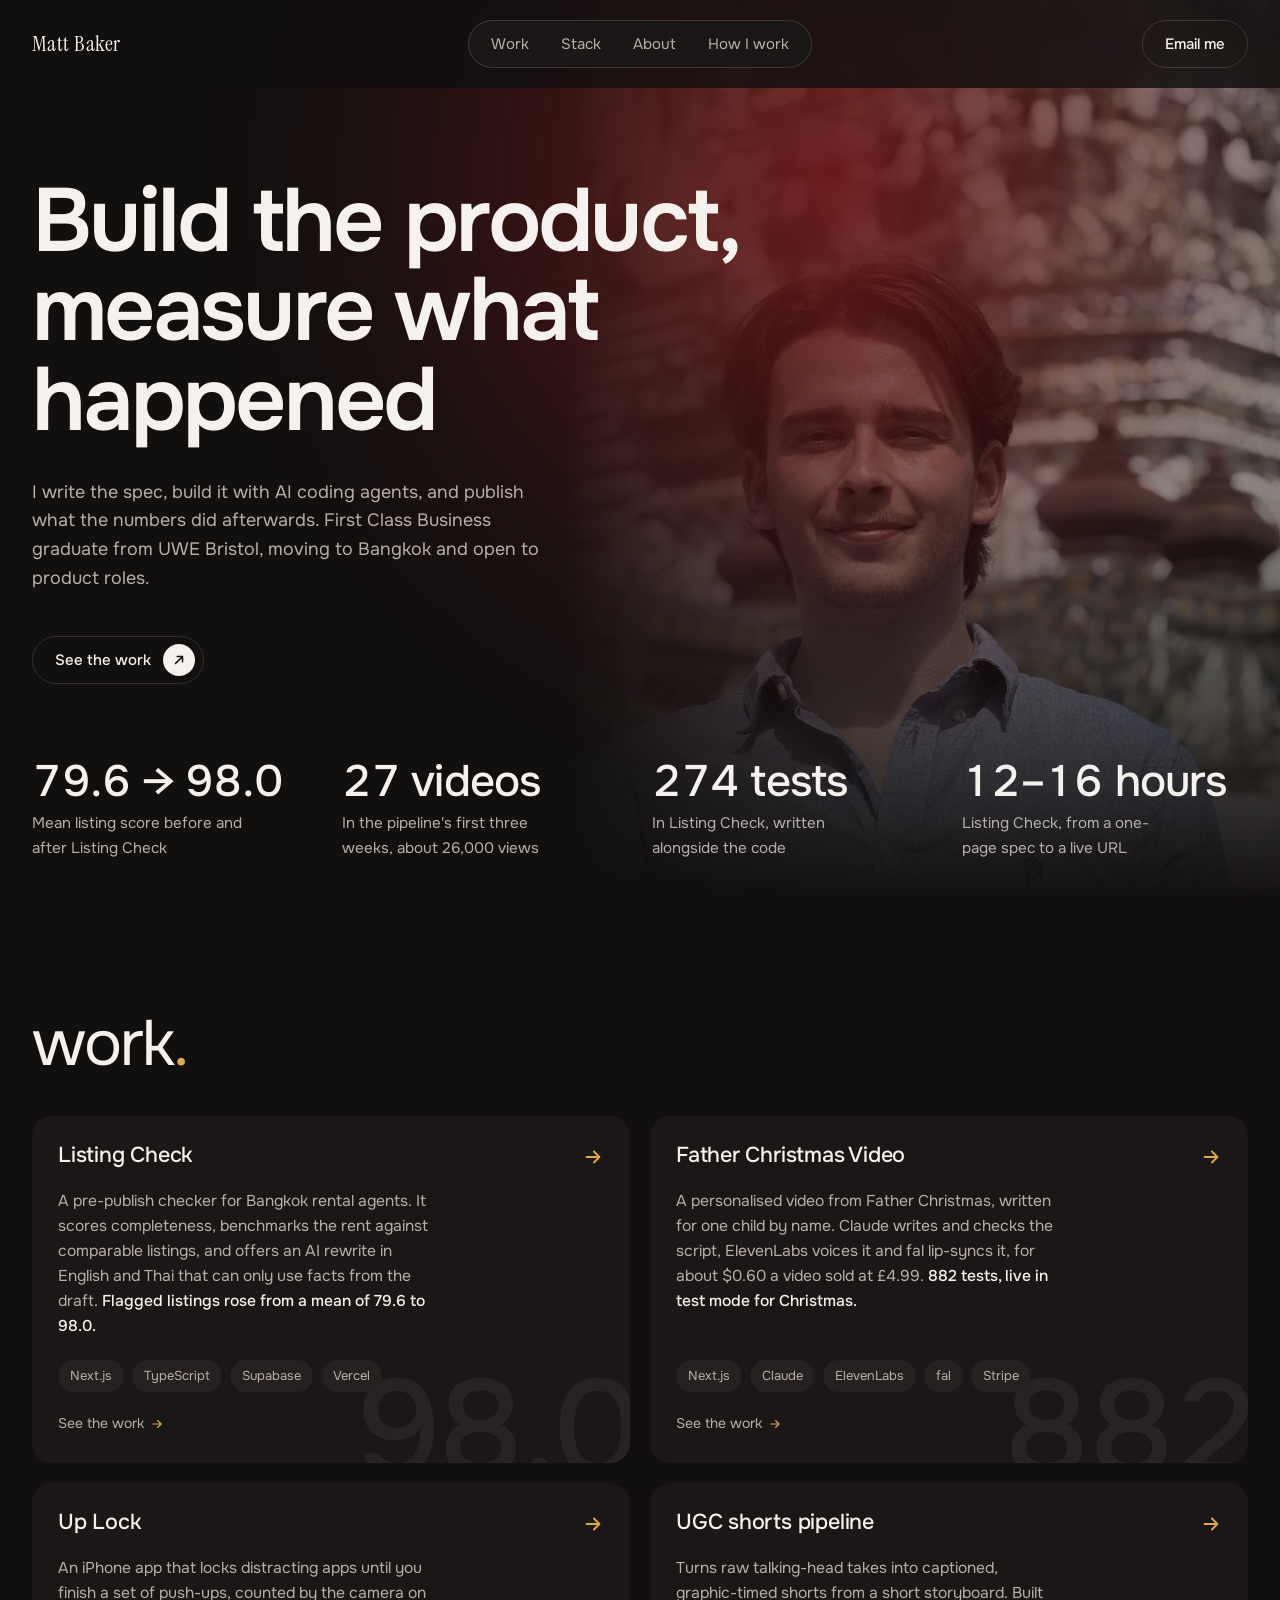
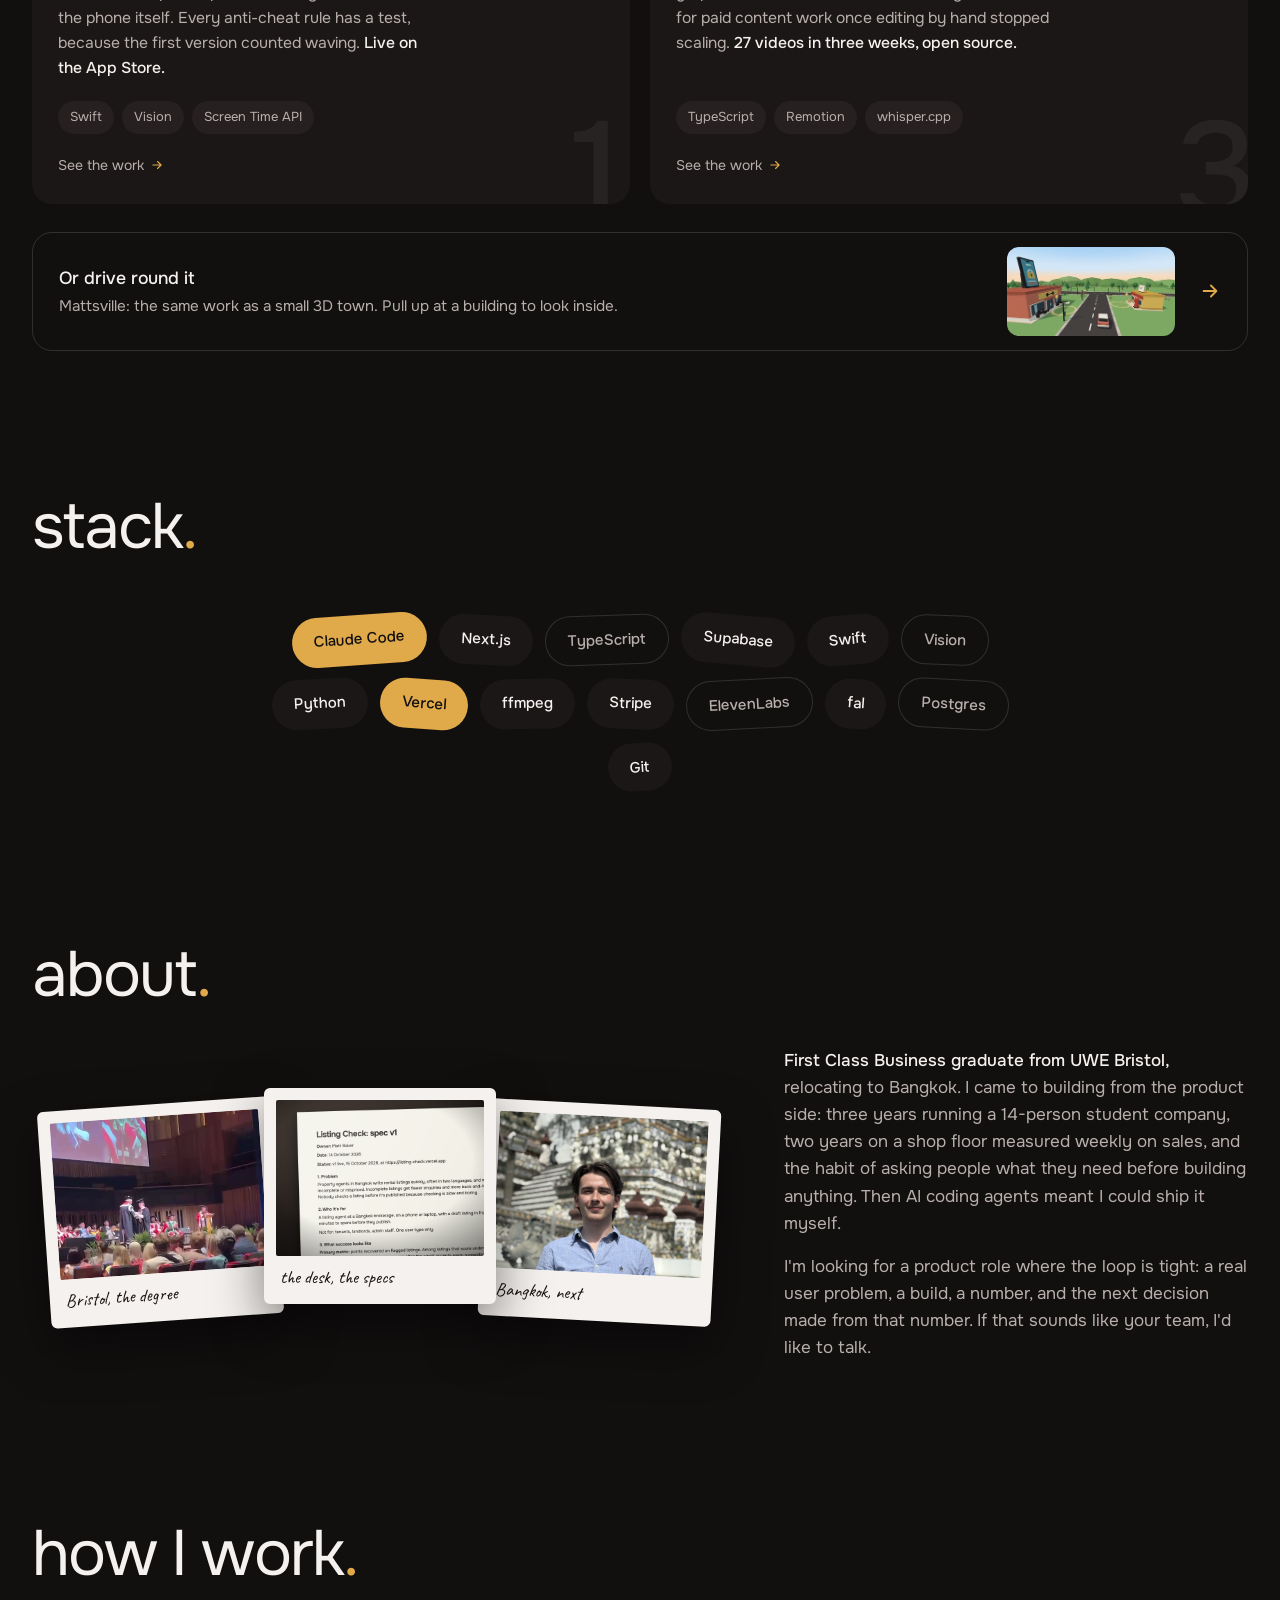
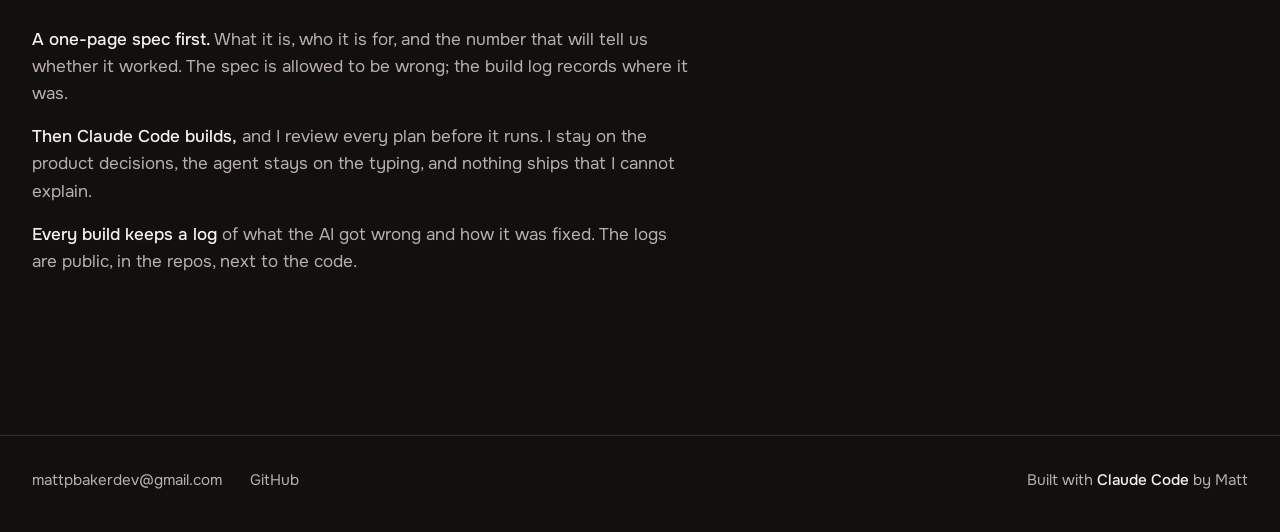
==== commit 70a54742: "Add Father Christmas Video as the fourth project New evidence page at /work/father-christmas with bo" ====
--- a/index.html
+++ b/index.html
@@ -167,7 +167,7 @@
   @media (max-width: 720px) { .section { padding-top: 80px; } }
 
   /* Work cards */
-  .cards { display: grid; grid-template-columns: repeat(3, minmax(0, 1fr)); gap: 20px; }
+  .cards { display: grid; grid-template-columns: repeat(2, minmax(0, 1fr)); gap: 20px; }
   .card {
     position: relative; overflow: hidden; display: flex; flex-direction: column; gap: 20px;
     background: var(--bg-raised); border-radius: var(--radius-card); padding: 26px 26px 28px; min-height: 320px;
@@ -190,7 +190,7 @@
     letter-spacing: -0.05em; color: rgba(245,241,238,0.06); pointer-events: none; user-select: none;
     font-variant-numeric: tabular-nums; white-space: nowrap;
   }
-  @media (max-width: 960px) { .cards { grid-template-columns: 1fr; } .card { min-height: 0; } }
+  @media (max-width: 760px) { .cards { grid-template-columns: 1fr; } .card { min-height: 0; } }
 
   /* Stack cloud */
   .cloud { display: flex; flex-wrap: wrap; justify-content: center; gap: 14px 12px; max-width: 760px; margin: 0 auto; padding: 16px 0 8px; }
@@ -320,6 +320,13 @@
         <div class="tags"><span>Next.js</span><span>TypeScript</span><span>Supabase</span><span>Vercel</span></div>
         <span class="more">See the work <svg viewBox="0 0 24 24" fill="none" stroke="currentColor" stroke-width="2" stroke-linecap="round" stroke-linejoin="round" aria-hidden="true"><path d="M5 12h14M13 6l6 6-6 6"/></svg></span>
         <span class="ghost" aria-hidden="true">98.0</span>
+      </a>
+      <a class="card" href="/work/father-christmas">
+        <div class="card-head"><h3>Father Christmas Video</h3><svg class="arrow" viewBox="0 0 24 24" fill="none" stroke="currentColor" stroke-width="2" stroke-linecap="round" stroke-linejoin="round" aria-hidden="true"><path d="M5 12h14M13 6l6 6-6 6"/></svg></div>
+        <p>A personalised video from Father Christmas, written for one child by name. Claude writes and checks the script, ElevenLabs voices it and fal lip-syncs it, for about $0.60 a video sold at £4.99. <b>882 tests, live in test mode for Christmas.</b></p>
+        <div class="tags"><span>Next.js</span><span>Claude</span><span>ElevenLabs</span><span>fal</span><span>Stripe</span></div>
+        <span class="more">See the work <svg viewBox="0 0 24 24" fill="none" stroke="currentColor" stroke-width="2" stroke-linecap="round" stroke-linejoin="round" aria-hidden="true"><path d="M5 12h14M13 6l6 6-6 6"/></svg></span>
+        <span class="ghost" aria-hidden="true">882</span>
       </a>
       <a class="card" href="/work/up-lock">
         <div class="card-head"><h3>Up Lock</h3><svg class="arrow" viewBox="0 0 24 24" fill="none" stroke="currentColor" stroke-width="2" stroke-linecap="round" stroke-linejoin="round" aria-hidden="true"><path d="M5 12h14M13 6l6 6-6 6"/></svg></div>
@@ -358,6 +365,9 @@
       <span role="listitem" style="--r:-3deg">Python</span>
       <span role="listitem" style="--r:4deg" class="amber">Vercel</span>
       <span role="listitem" style="--r:-1deg">ffmpeg</span>
+      <span role="listitem" style="--r:2deg">Stripe</span>
+      <span role="listitem" style="--r:-3deg" class="outline">ElevenLabs</span>
+      <span role="listitem" style="--r:4deg">fal</span>
       <span role="listitem" style="--r:3deg" class="outline">Postgres</span>
       <span role="listitem" style="--r:-4deg">Git</span>
     </div>
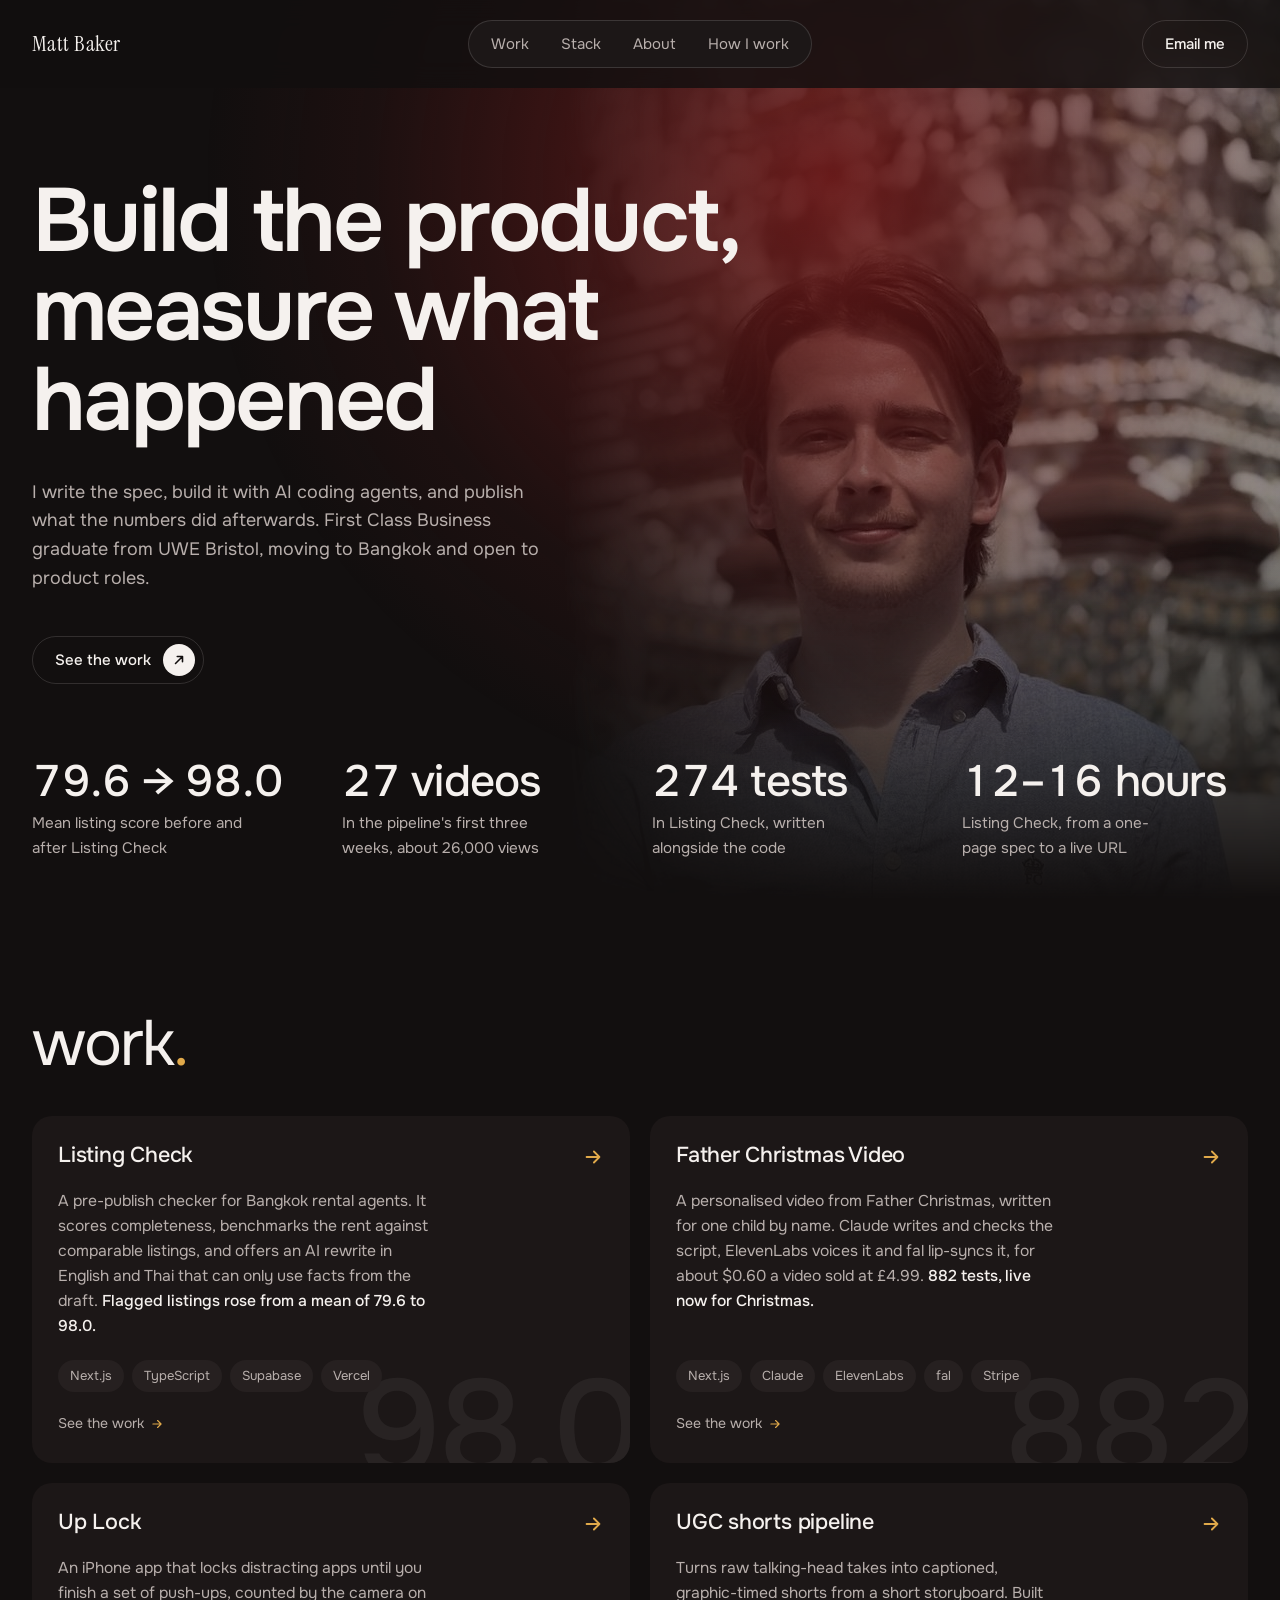
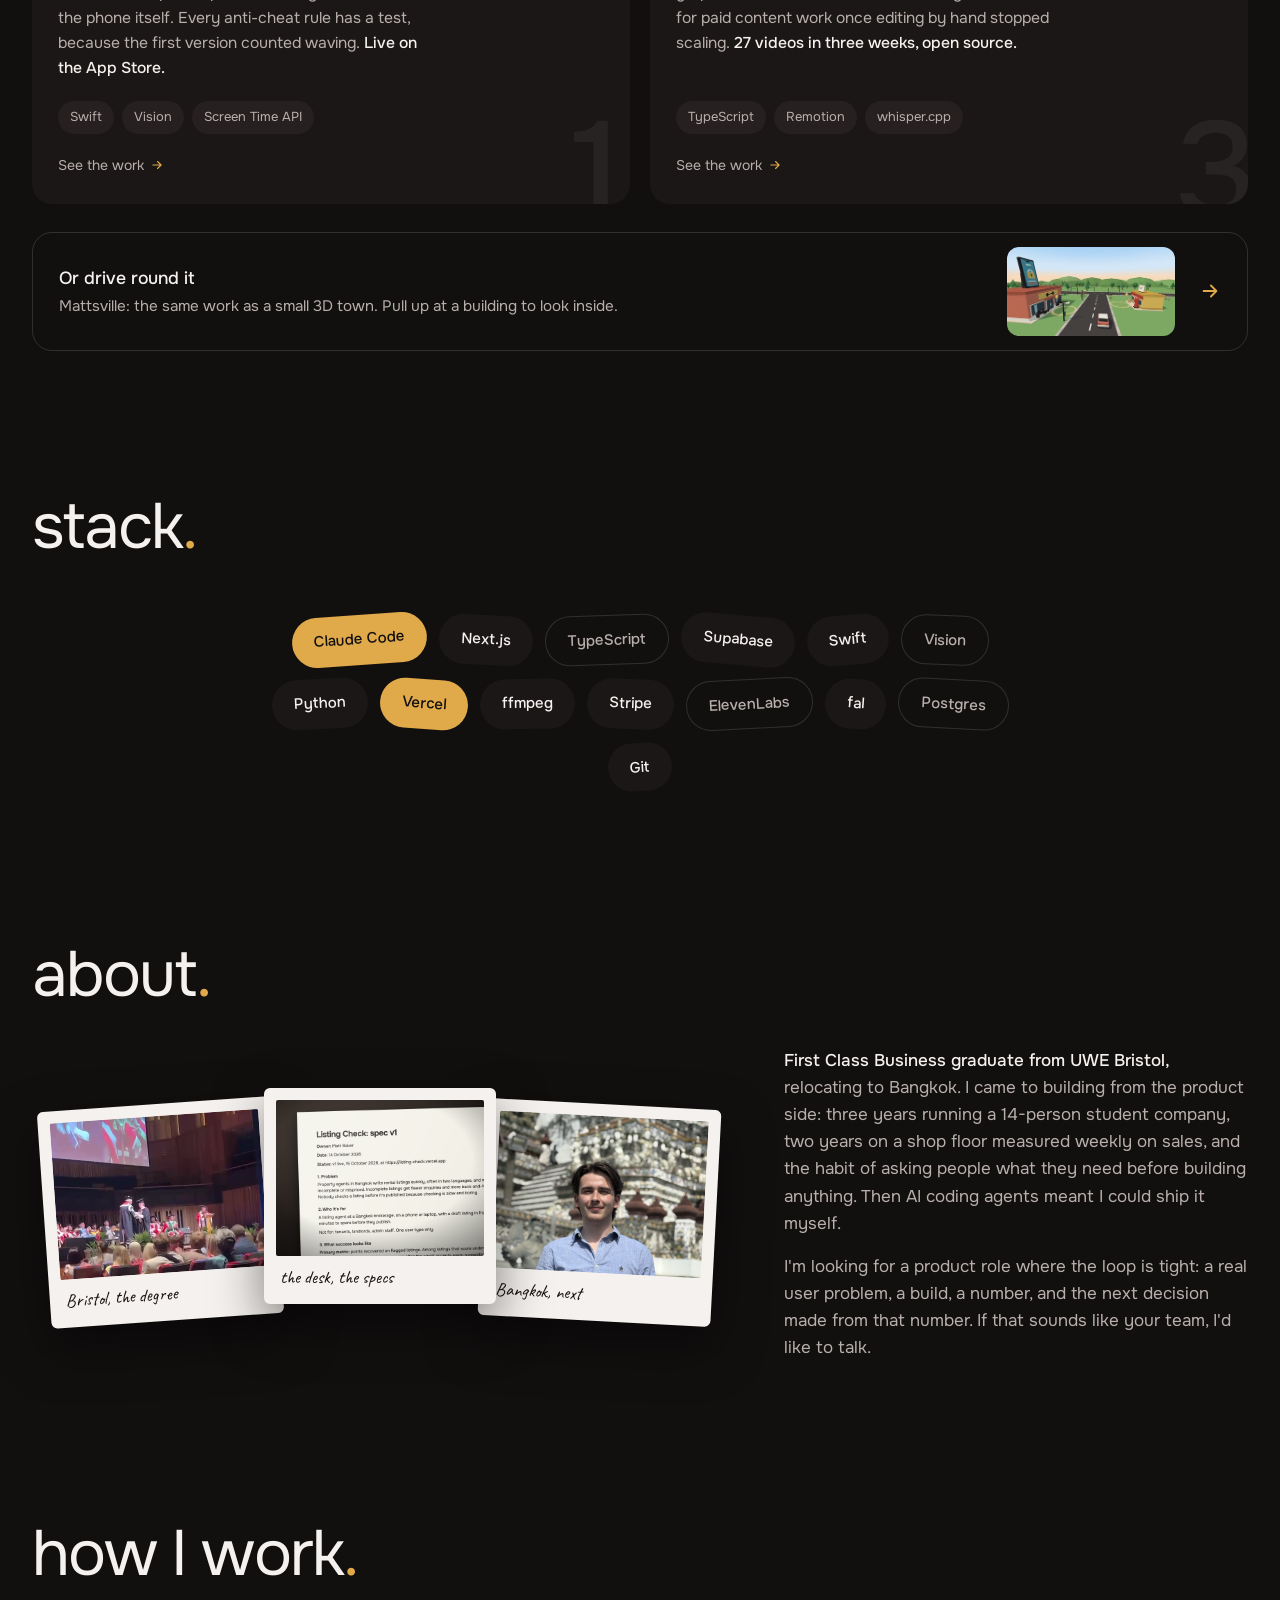
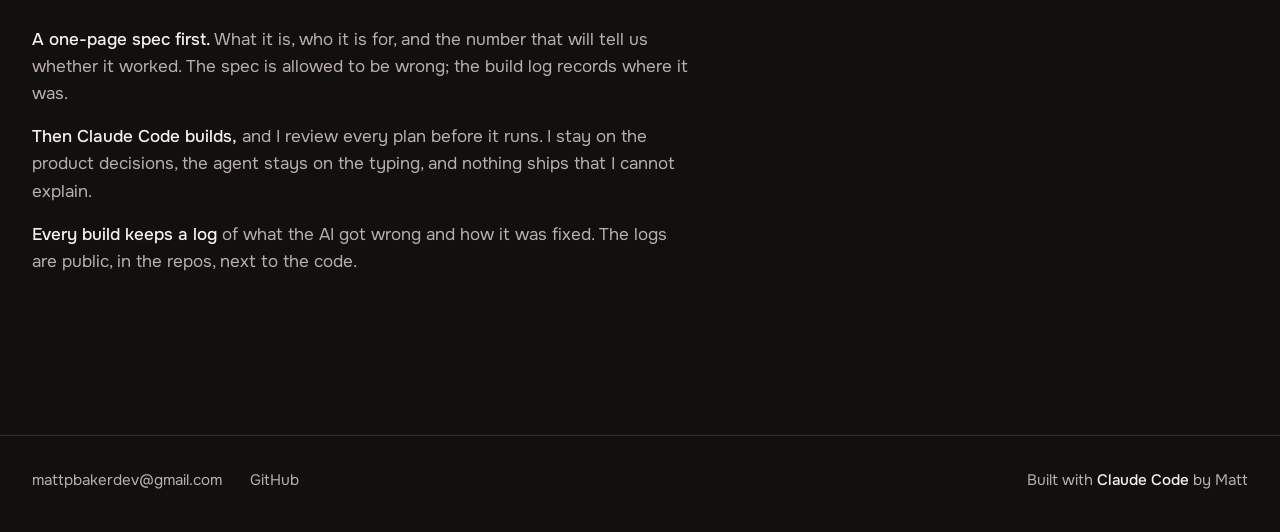
==== commit 1396cd3e: "Father Christmas Video is live: drop test-mode wording Co-Authored-By: Claude Opus 5.5 <noreply@anth" ====
--- a/index.html
+++ b/index.html
@@ -323,7 +323,7 @@
       </a>
       <a class="card" href="/work/father-christmas">
         <div class="card-head"><h3>Father Christmas Video</h3><svg class="arrow" viewBox="0 0 24 24" fill="none" stroke="currentColor" stroke-width="2" stroke-linecap="round" stroke-linejoin="round" aria-hidden="true"><path d="M5 12h14M13 6l6 6-6 6"/></svg></div>
-        <p>A personalised video from Father Christmas, written for one child by name. Claude writes and checks the script, ElevenLabs voices it and fal lip-syncs it, for about $0.60 a video sold at £4.99. <b>882 tests, live in test mode for Christmas.</b></p>
+        <p>A personalised video from Father Christmas, written for one child by name. Claude writes and checks the script, ElevenLabs voices it and fal lip-syncs it, for about $0.60 a video sold at £4.99. <b>882 tests, live now for Christmas.</b></p>
         <div class="tags"><span>Next.js</span><span>Claude</span><span>ElevenLabs</span><span>fal</span><span>Stripe</span></div>
         <span class="more">See the work <svg viewBox="0 0 24 24" fill="none" stroke="currentColor" stroke-width="2" stroke-linecap="round" stroke-linejoin="round" aria-hidden="true"><path d="M5 12h14M13 6l6 6-6 6"/></svg></span>
         <span class="ghost" aria-hidden="true">882</span>
